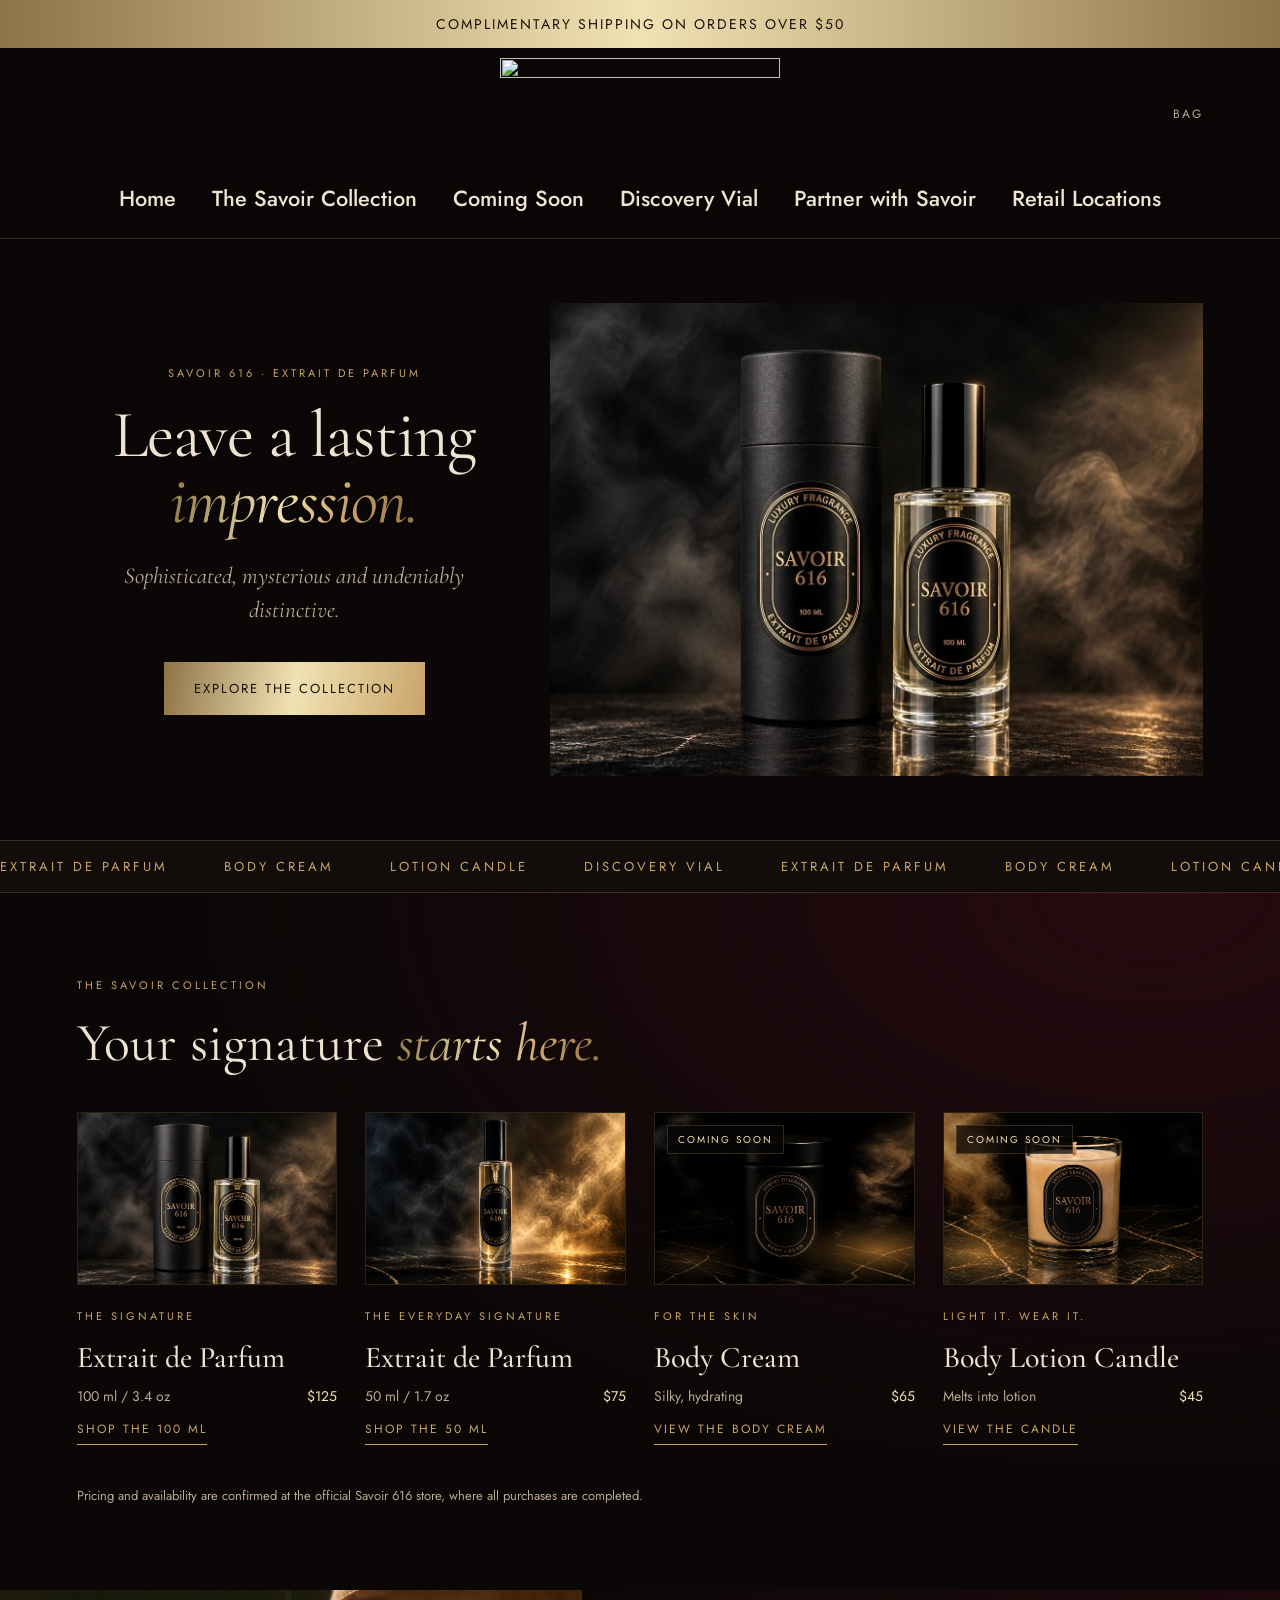
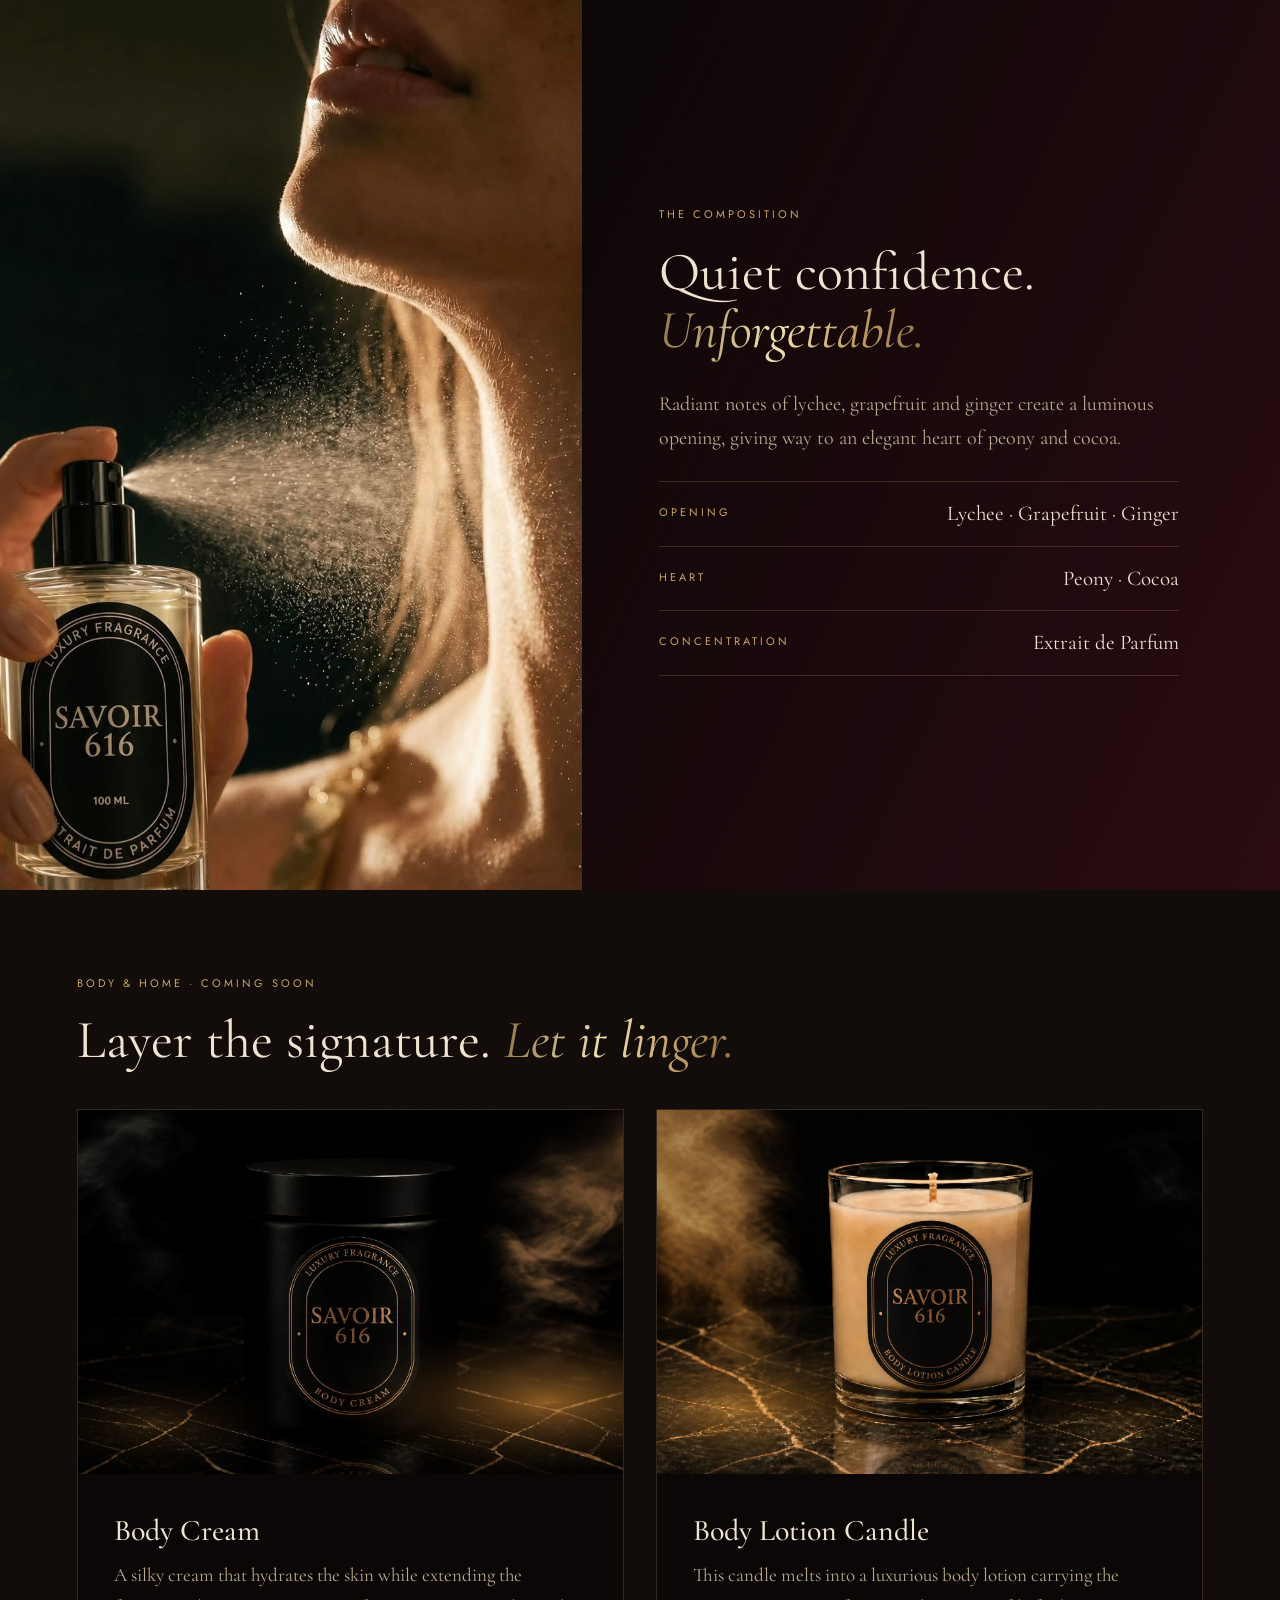
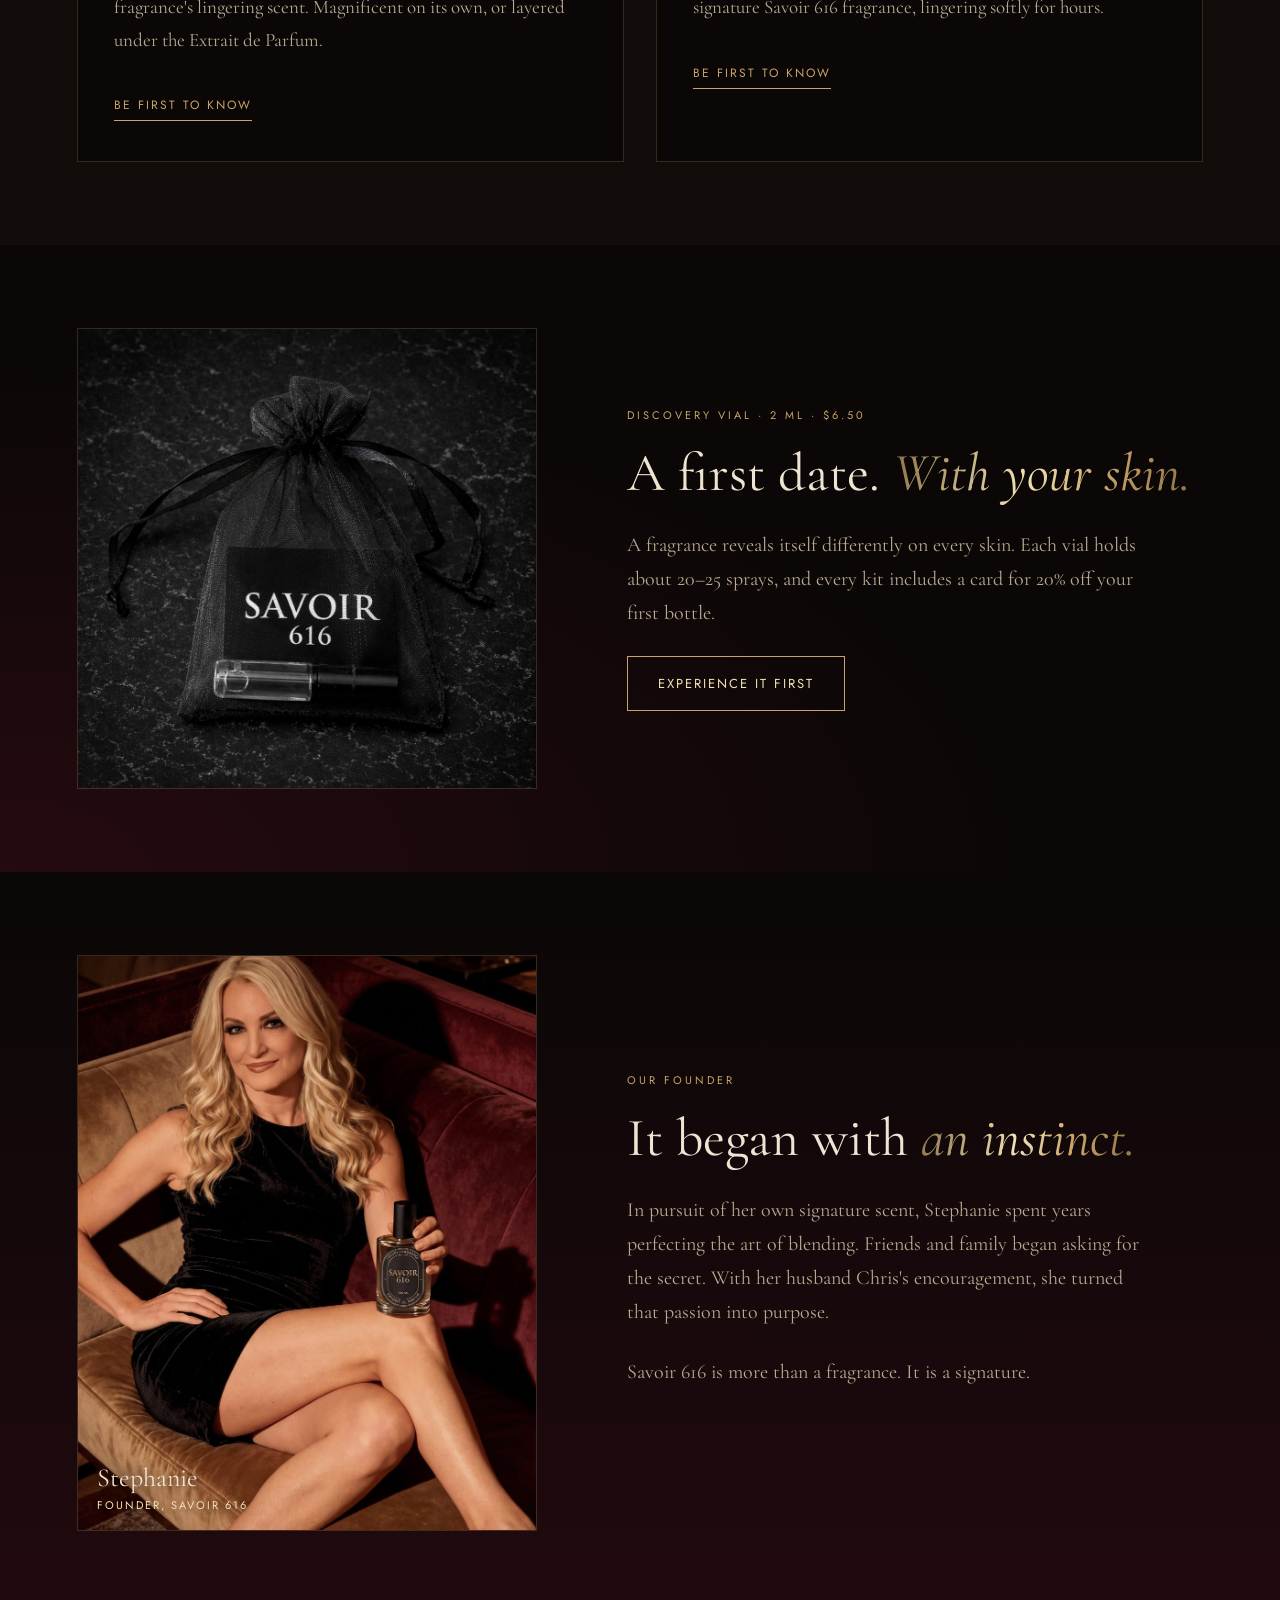
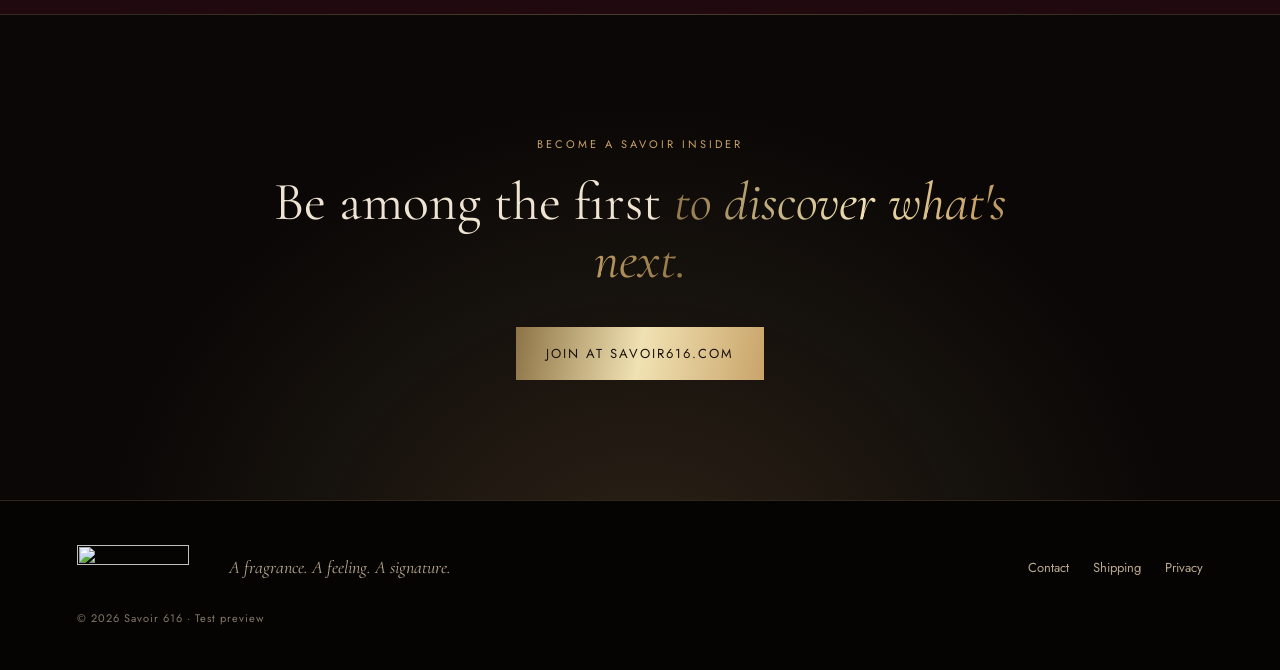
==== index.html @ 0819ba73 "Center and enlarge navigation, and separate hero copy from bottles" ====
<!doctype html>
<html lang="en">
<head>
<meta charset="utf-8">
<meta name="viewport" content="width=device-width,initial-scale=1">
<meta name="theme-color" content="#0a0706">
<meta name="description" content="Savoir 616 Extrait de Parfum, Body Cream and Body Lotion Candle. A fragrance. A feeling. A signature.">
<title>Savoir 616 — Leave a lasting impression</title>
<link rel="preconnect" href="https://fonts.googleapis.com">
<link rel="preconnect" href="https://fonts.gstatic.com" crossorigin>
<link href="https://fonts.googleapis.com/css2?family=Cormorant+Garamond:ital,wght@0,400;0,500;1,400&family=Jost:wght@400;500&display=swap" rel="stylesheet">
<link rel="stylesheet" href="style.css">
</head>
<body>
<a class="skip" href="#main">Skip to content</a>

<p class="announce">Complimentary shipping on orders over $50</p>

<header class="site-header">
  <a class="brand" href="#top" aria-label="Savoir 616 home"><img src="https://www.savoir616.com/cdn/shop/files/Savoir616_WebsiteLogo_3dddb0e1-51d4-4211-951b-39f2e2822965.png?v=1777676538&amp;width=600" width="250" height="100" alt=""></a>
  <nav aria-label="Main">
    <a href="#top">Home</a>
    <a href="#collection">The Savoir Collection</a>
    <a href="#layer">Coming Soon</a>
    <a href="#discovery">Discovery Vial</a>
    <a href="https://www.savoir616.com/pages/contact">Partner with Savoir</a>
    <a href="https://www.savoir616.com/pages/retail-partner-locations">Retail Locations</a>
  </nav>
  <a class="bag" href="https://savoir616.com/cart">Bag</a>
</header>

<main id="main">
  <section class="hero" id="top">
    <img class="hero-img" src="images/extrait-100ml.jpg" alt="Savoir 616 Extrait de Parfum 100 ml bottle beside its black presentation tube, wrapped in smoke on dark marble" fetchpriority="high">
    <div class="hero-copy">
      <p class="eyebrow">Savoir 616 · Extrait de Parfum</p>
      <h1>Leave a lasting <em>impression.</em></h1>
      <p class="intro">Sophisticated, mysterious and undeniably distinctive.</p>
      <a class="button" href="#collection">Explore the collection</a>
    </div>
  </section>

  <div class="ticker" aria-hidden="true">
    <div class="ticker-track">
      <span>Extrait de Parfum</span><span>Body Cream</span><span>Lotion Candle</span><span>Discovery Vial</span>
      <span>Extrait de Parfum</span><span>Body Cream</span><span>Lotion Candle</span><span>Discovery Vial</span>
      <span>Extrait de Parfum</span><span>Body Cream</span><span>Lotion Candle</span><span>Discovery Vial</span>
      <span>Extrait de Parfum</span><span>Body Cream</span><span>Lotion Candle</span><span>Discovery Vial</span>
    </div>
  </div>

  <section class="section collection" id="collection">
    <div class="section-head">
      <p class="eyebrow">The Savoir Collection</p>
      <h2>Your signature <em>starts here.</em></h2>
    </div>
    <div class="products">
      <article class="product">
        <a class="product-photo" href="https://savoir616.com/products/extrait-de-parfum-3-4-oz-100-ml">
          <img src="images/extrait-100ml.jpg" alt="Extrait de Parfum 100 ml with presentation tube" loading="lazy">
        </a>
        <p class="eyebrow">The signature</p>
        <h3>Extrait de Parfum</h3>
        <p class="meta"><span>100 ml / 3.4 oz</span><span>$125</span></p>
        <a class="text-link" href="https://savoir616.com/products/extrait-de-parfum-3-4-oz-100-ml">Shop the 100 ml</a>
      </article>
      <article class="product">
        <a class="product-photo" href="https://savoir616.com/products/extrait-de-parfum-1-7-ounce-50ml">
          <img src="images/extrait-50ml.jpg" alt="Extrait de Parfum 50 ml bottle in golden smoke" loading="lazy">
        </a>
        <p class="eyebrow">The everyday signature</p>
        <h3>Extrait de Parfum</h3>
        <p class="meta"><span>50 ml / 1.7 oz</span><span>$75</span></p>
        <a class="text-link" href="https://savoir616.com/products/extrait-de-parfum-1-7-ounce-50ml">Shop the 50 ml</a>
      </article>
      <article class="product">
        <a class="product-photo" href="https://savoir616.com/products/body-cream">
          <img src="images/body-cream.jpg" alt="Savoir 616 Body Cream in a matte black jar with gold label" loading="lazy">
          <span class="badge">Coming soon</span>
        </a>
        <p class="eyebrow">For the skin</p>
        <h3>Body Cream</h3>
        <p class="meta"><span>Silky, hydrating</span><span>$65</span></p>
        <a class="text-link" href="https://savoir616.com/products/body-cream">View the Body Cream</a>
      </article>
      <article class="product">
        <a class="product-photo" href="https://savoir616.com/products/lotion-candle">
          <img src="images/lotion-candle.jpg" alt="Savoir 616 Body Lotion Candle in a clear glass tumbler" loading="lazy">
          <span class="badge">Coming soon</span>
        </a>
        <p class="eyebrow">Light it. Wear it.</p>
        <h3>Body Lotion Candle</h3>
        <p class="meta"><span>Melts into lotion</span><span>$45</span></p>
        <a class="text-link" href="https://savoir616.com/products/lotion-candle">View the Candle</a>
      </article>
    </div>
    <p class="store-note">Pricing and availability are confirmed at the official Savoir 616 store, where all purchases are completed.</p>
  </section>

  <section class="ritual">
    <figure class="ritual-photo">
      <img src="images/ritual-spray.jpg" alt="Savoir 616 Extrait de Parfum misted at the neck in warm low light" loading="lazy">
    </figure>
    <div class="ritual-copy">
      <p class="eyebrow">The composition</p>
      <h2>Quiet confidence. <em>Unforgettable.</em></h2>
      <p class="body">Radiant notes of lychee, grapefruit and ginger create a luminous opening, giving way to an elegant heart of peony and cocoa.</p>
      <ul class="notes" aria-label="Fragrance notes">
        <li><span>Opening</span>Lychee · Grapefruit · Ginger</li>
        <li><span>Heart</span>Peony · Cocoa</li>
        <li><span>Concentration</span>Extrait de Parfum</li>
      </ul>
    </div>
  </section>

  <section class="section layer" id="layer">
    <div class="section-head">
      <p class="eyebrow">Body &amp; Home · Coming soon</p>
      <h2>Layer the signature. <em>Let it linger.</em></h2>
    </div>
    <div class="layer-grid">
      <article class="layer-card">
        <img src="images/body-cream.jpg" alt="" loading="lazy">
        <div class="layer-copy">
          <h3>Body Cream</h3>
          <p class="body">A silky cream that hydrates the skin while extending the fragrance's lingering scent. Magnificent on its own, or layered under the Extrait de Parfum.</p>
          <a class="text-link" href="https://savoir616.com/products/body-cream">Be first to know</a>
        </div>
      </article>
      <article class="layer-card">
        <img src="images/lotion-candle.jpg" alt="" loading="lazy">
        <div class="layer-copy">
          <h3>Body Lotion Candle</h3>
          <p class="body">This candle melts into a luxurious body lotion carrying the signature Savoir 616 fragrance, lingering softly for hours.</p>
          <a class="text-link" href="https://savoir616.com/products/lotion-candle">Be first to know</a>
        </div>
      </article>
    </div>
  </section>

  <section class="section discovery" id="discovery">
    <figure class="discovery-photo">
      <img src="images/discovery-vial.jpg" alt="Savoir 616 Discovery Vial in a black organza pouch" loading="lazy">
    </figure>
    <div>
      <p class="eyebrow">Discovery Vial · 2 ml · $6.50</p>
      <h2>A first date. <em>With your skin.</em></h2>
      <p class="body">A fragrance reveals itself differently on every skin. Each vial holds about 20–25 sprays, and every kit includes a card for 20% off your first bottle.</p>
      <a class="button outline" href="https://savoir616.com/products/discovery-vial-2ml">Experience it first</a>
    </div>
  </section>

  <section class="section story" id="story">
    <figure class="founder-photo">
      <img src="images/stephanie.jpg" alt="Stephanie, founder of Savoir 616, holding the Extrait de Parfum" loading="lazy">
      <figcaption>Stephanie <span>Founder, Savoir 616</span></figcaption>
    </figure>
    <div class="story-copy">
      <p class="eyebrow">Our founder</p>
      <h2>It began with <em>an instinct.</em></h2>
      <p class="body">In pursuit of her own signature scent, Stephanie spent years perfecting the art of blending. Friends and family began asking for the secret. With her husband Chris's encouragement, she turned that passion into purpose.</p>
      <p class="body">Savoir 616 is more than a fragrance. It is a signature.</p>
    </div>
  </section>

  <section class="closing">
    <p class="eyebrow">Become a Savoir Insider</p>
    <h2>Be among the first <em>to discover what's next.</em></h2>
    <a class="button" href="https://savoir616.com/">Join at savoir616.com</a>
  </section>
</main>

<footer class="site-footer">
  <a class="brand" href="#top" aria-label="Savoir 616 home"><img src="https://www.savoir616.com/cdn/shop/files/Savoir616_WebsiteLogo_3dddb0e1-51d4-4211-951b-39f2e2822965.png?v=1777676538&amp;width=600" width="250" height="100" alt=""></a>
  <p>A fragrance. A feeling. A signature.</p>
  <div class="foot-links">
    <a href="https://savoir616.com/pages/contact">Contact</a>
    <a href="https://savoir616.com/policies/shipping-policy">Shipping</a>
    <a href="https://savoir616.com/policies/privacy-policy">Privacy</a>
  </div>
  <small>© <span id="year">2026</span> Savoir 616 · Test preview</small>
</footer>
<script>document.getElementById("year").textContent = new Date().getFullYear();</script>
</body>
</html>
---- style.css ----
:root{
  --ink:#0a0706;
  --ink-2:#120d0b;
  --wine:#2a0b12;
  --gold:#c9a46a;
  --gold-hi:#f1e2b3;
  --gold-lo:#8d7345;
  --cream:#efe4d2;
  --muted:#b9a990;
  --line:rgba(201,164,106,.22);
  --pad:6vw;
  --serif:"Cormorant Garamond",Georgia,"Times New Roman",serif;
  --sans:"Jost",Arial,sans-serif;
}
*{box-sizing:border-box}
html{scroll-behavior:smooth}
body{margin:0;background:var(--ink);color:var(--cream);font-family:var(--serif);line-height:1.5;-webkit-font-smoothing:antialiased;overflow-x:hidden}
img{display:block;max-width:100%;height:auto}
a{color:inherit;text-decoration:none}
a:focus-visible{outline:2px solid var(--gold);outline-offset:6px}
.skip{position:absolute;left:12px;top:-100px;background:var(--cream);color:#000;padding:10px 14px;z-index:20}
.skip:focus{top:12px}

/* gold foil, like the bottle labels */
h1 em,h2 em{background:linear-gradient(100deg,var(--gold-lo) 0%,var(--gold-hi) 45%,var(--gold) 70%,var(--gold-lo) 100%);-webkit-background-clip:text;background-clip:text;color:transparent}

.announce{margin:0;padding:14px 16px;text-align:center;font:14px var(--sans);letter-spacing:2px;text-transform:uppercase;color:#1a120a;background:linear-gradient(90deg,var(--gold-lo),var(--gold-hi) 50%,var(--gold-lo))}

.site-header{display:grid;grid-template-columns:1fr auto 1fr;align-items:center;gap:8px 20px;padding:10px var(--pad) 18px;background:rgba(10,7,6,.9);backdrop-filter:blur(8px);border-bottom:1px solid var(--line)}
.brand{display:block}
.site-header .brand img{width:clamp(190px,22vw,280px)}
.site-footer .brand img{width:112px}
.site-header .brand{grid-column:2;grid-row:1;justify-self:center}
.site-header nav{grid-column:1/-1;grid-row:2;display:flex;flex-wrap:wrap;justify-content:center;gap:4px clamp(16px,2.8vw,40px);font:500 clamp(16px,1.7vw,22px)/1.4 var(--sans);color:var(--cream)}
.site-header nav a{display:block;padding:6px 0;white-space:nowrap}
.bag{grid-column:3;grid-row:1;justify-self:end;font:12px var(--sans);letter-spacing:2px;text-transform:uppercase;color:var(--muted)}
.site-header nav a:hover,.bag:hover,.text-link:hover{color:var(--gold-hi)}

.eyebrow{font:11px/1.8 var(--sans);letter-spacing:3px;text-transform:uppercase;color:var(--gold);margin:0 0 18px}
h1{font-size:clamp(46px,6.4vw,104px);line-height:1;font-weight:400;letter-spacing:-1px;margin:0 0 24px}
h2{font-size:clamp(34px,4.2vw,62px);line-height:1.08;font-weight:400;margin:0}
h1 em,h2 em{font-style:italic}
h3{font-size:30px;font-weight:500;margin:0 0 6px}
.body{font-size:20px;line-height:1.7;color:var(--muted);max-width:520px;margin:0 0 26px}

.button{display:inline-block;padding:17px 30px;font:13px var(--sans);letter-spacing:2px;text-transform:uppercase;color:#1a120a;background:linear-gradient(100deg,var(--gold-lo),var(--gold-hi) 50%,var(--gold));transition:filter .2s,transform .2s}
.button:hover{filter:brightness(1.08);transform:translateY(-2px)}
.button.outline{background:transparent;color:var(--gold-hi);border:1px solid var(--gold)}
.button.outline:hover{background:rgba(201,164,106,.12)}
.text-link{display:inline-block;margin-top:14px;padding-bottom:6px;border-bottom:1px solid var(--gold);font:12px var(--sans);letter-spacing:2px;text-transform:uppercase;color:var(--gold)}

/* Keep the headline and product photography in separate columns. */
.hero{display:grid;grid-template-columns:minmax(0,4fr) minmax(0,6fr);grid-template-areas:"copy photo";align-items:center;gap:clamp(16px,3vw,48px);padding:clamp(30px,5vw,76px) var(--pad)}
.hero-img{grid-area:photo;width:100%;max-height:650px;object-fit:contain}
.hero-copy{grid-area:copy;text-align:center;min-width:0}
.hero h1{font-size:clamp(44px,5.2vw,84px)}
.intro{font-size:23px;font-style:italic;color:var(--muted);margin:0 0 34px}

.ticker{overflow:hidden;border-block:1px solid var(--line);background:var(--ink-2);padding:16px 0}
.ticker-track{display:flex;gap:56px;width:max-content;animation:tick 40s linear infinite;font:13px var(--sans);letter-spacing:3px;text-transform:uppercase;color:var(--gold)}
.ticker-track span{white-space:nowrap}
@keyframes tick{to{transform:translateX(-50%)}}

.section{padding:clamp(56px,6.5vw,88px) var(--pad)}
.section-head{max-width:760px;margin-bottom:40px}

.collection{background:radial-gradient(ellipse at 90% 0%,rgba(42,11,18,.9),transparent 60%),var(--ink)}
.products{display:grid;grid-template-columns:repeat(4,minmax(0,1fr));gap:28px}
.product-photo{position:relative;display:block;overflow:hidden;aspect-ratio:3/2;border:1px solid var(--line);background:#000;margin-bottom:22px}
.product-photo img{width:100%;height:100%;object-fit:cover;transition:transform .7s}
.product-photo:hover img{transform:scale(1.05)}
.product .eyebrow{margin-bottom:8px}
.meta{display:flex;justify-content:space-between;gap:12px;margin:0;font:14px var(--sans);color:var(--muted)}
.meta span:last-child{color:var(--gold-hi)}
.badge{position:absolute;top:12px;left:12px;padding:6px 10px;font:10px var(--sans);letter-spacing:2px;text-transform:uppercase;color:var(--gold-hi);background:rgba(10,7,6,.75);border:1px solid var(--line)}
.store-note{font:13px/1.7 var(--sans);color:var(--muted);margin:40px 0 0;max-width:620px}

.ritual{display:grid;grid-template-columns:minmax(0,5fr) minmax(0,6fr);align-items:center;background:linear-gradient(115deg,var(--ink) 30%,var(--wine))}
.ritual-photo{margin:0;height:100%}
.ritual-photo img{width:100%;height:100%;max-height:900px;object-fit:cover;object-position:50% 12%}
.ritual-copy{padding:90px var(--pad)}
.ritual-copy h2{margin-bottom:28px}
.notes{list-style:none;margin:10px 0 0;padding:0;max-width:520px}
.notes li{display:flex;justify-content:space-between;gap:16px;padding:16px 0;border-top:1px solid var(--line);font-size:21px}
.notes li:last-child{border-bottom:1px solid var(--line)}
.notes span{font:11px var(--sans);letter-spacing:3px;text-transform:uppercase;color:var(--gold);padding-top:6px}

.layer{background:var(--ink-2)}
.layer-grid{display:grid;grid-template-columns:1fr 1fr;gap:32px}
.layer-card{border:1px solid var(--line);background:var(--ink)}
.layer-card img{width:100%;aspect-ratio:3/2;object-fit:cover}
.layer-copy{padding:34px 36px 40px}
.layer-copy .body{font-size:19px}

.discovery{display:grid;grid-template-columns:minmax(0,4fr) minmax(0,5fr);gap:8%;align-items:center;background:radial-gradient(ellipse at 0% 100%,rgba(42,11,18,.85),transparent 60%),var(--ink)}
.discovery-photo{margin:0}
.discovery-photo img{width:100%;aspect-ratio:1;object-fit:cover;border:1px solid var(--line)}
.discovery h2{margin-bottom:26px}

.story{display:grid;grid-template-columns:minmax(0,4fr) minmax(0,5fr);gap:8%;align-items:center;background:linear-gradient(180deg,var(--ink),var(--wine) 140%)}
.founder-photo{position:relative;margin:0}
.founder-photo img{width:100%;aspect-ratio:4/5;object-fit:cover;object-position:center 20%;border:1px solid var(--line)}
.founder-photo figcaption{position:absolute;left:20px;bottom:18px;font-size:26px;text-shadow:0 2px 12px rgba(0,0,0,.7)}
.founder-photo figcaption span{display:block;font:11px var(--sans);letter-spacing:2px;text-transform:uppercase;color:var(--gold-hi)}
.story h2{margin-bottom:26px}

.closing{padding:120px var(--pad);text-align:center;background:radial-gradient(ellipse at 50% 120%,rgba(201,164,106,.18),transparent 60%),var(--ink);border-top:1px solid var(--line)}
.closing h2{max-width:820px;margin:0 auto 38px}

.site-footer{display:grid;grid-template-columns:auto 1fr auto;align-items:center;gap:20px 40px;padding:44px var(--pad);border-top:1px solid var(--line);background:#050403;font:13px var(--sans);color:var(--muted)}
.site-footer p{margin:0;font:italic 18px var(--serif)}
.foot-links{display:flex;gap:24px}
.foot-links a:hover{color:var(--gold-hi)}
.site-footer small{grid-column:1/-1;font-size:11px;letter-spacing:1px;opacity:.7}

@media (max-width:1100px){
  .products{grid-template-columns:repeat(2,minmax(0,1fr))}
}
@media (max-width:820px){
  :root{--pad:16px}
  .announce{padding:12px 16px;font-size:11px;letter-spacing:1.2px}
  .site-header{grid-template-columns:minmax(0,1fr) auto minmax(0,1fr);gap:8px;padding:12px 16px}
  .site-header .brand img{width:clamp(150px,42vw,210px)}
  .site-header nav{gap:2px 18px}
  .hero{grid-template-columns:1fr;grid-template-areas:"copy" "photo";gap:24px;padding:32px 16px}
  .hero-img{max-height:420px}
  .intro{margin-bottom:22px}
  .section{padding:52px 16px}
  .products{gap:36px 14px}
  .product h3{font-size:22px}
  .meta{flex-direction:column;gap:2px;font-size:13px}
  .ritual,.layer-grid,.discovery,.story{grid-template-columns:1fr}
  .ritual-photo img{max-height:560px;object-position:50% 12%}
  .ritual-copy{padding:60px 16px 72px}
  .discovery,.story{gap:40px}
  .layer-copy{padding:26px 22px 30px}
  .notes li{flex-direction:column;gap:2px;font-size:19px}
  .closing{padding:84px 16px}
  .site-footer{grid-template-columns:1fr}
  .foot-links{flex-wrap:wrap}
}
@media (max-width:420px){
  .products{grid-template-columns:1fr}
  .meta{flex-direction:row}
}
@media (prefers-reduced-motion:reduce){
  .ticker-track{animation:none}
  html{scroll-behavior:auto}
}
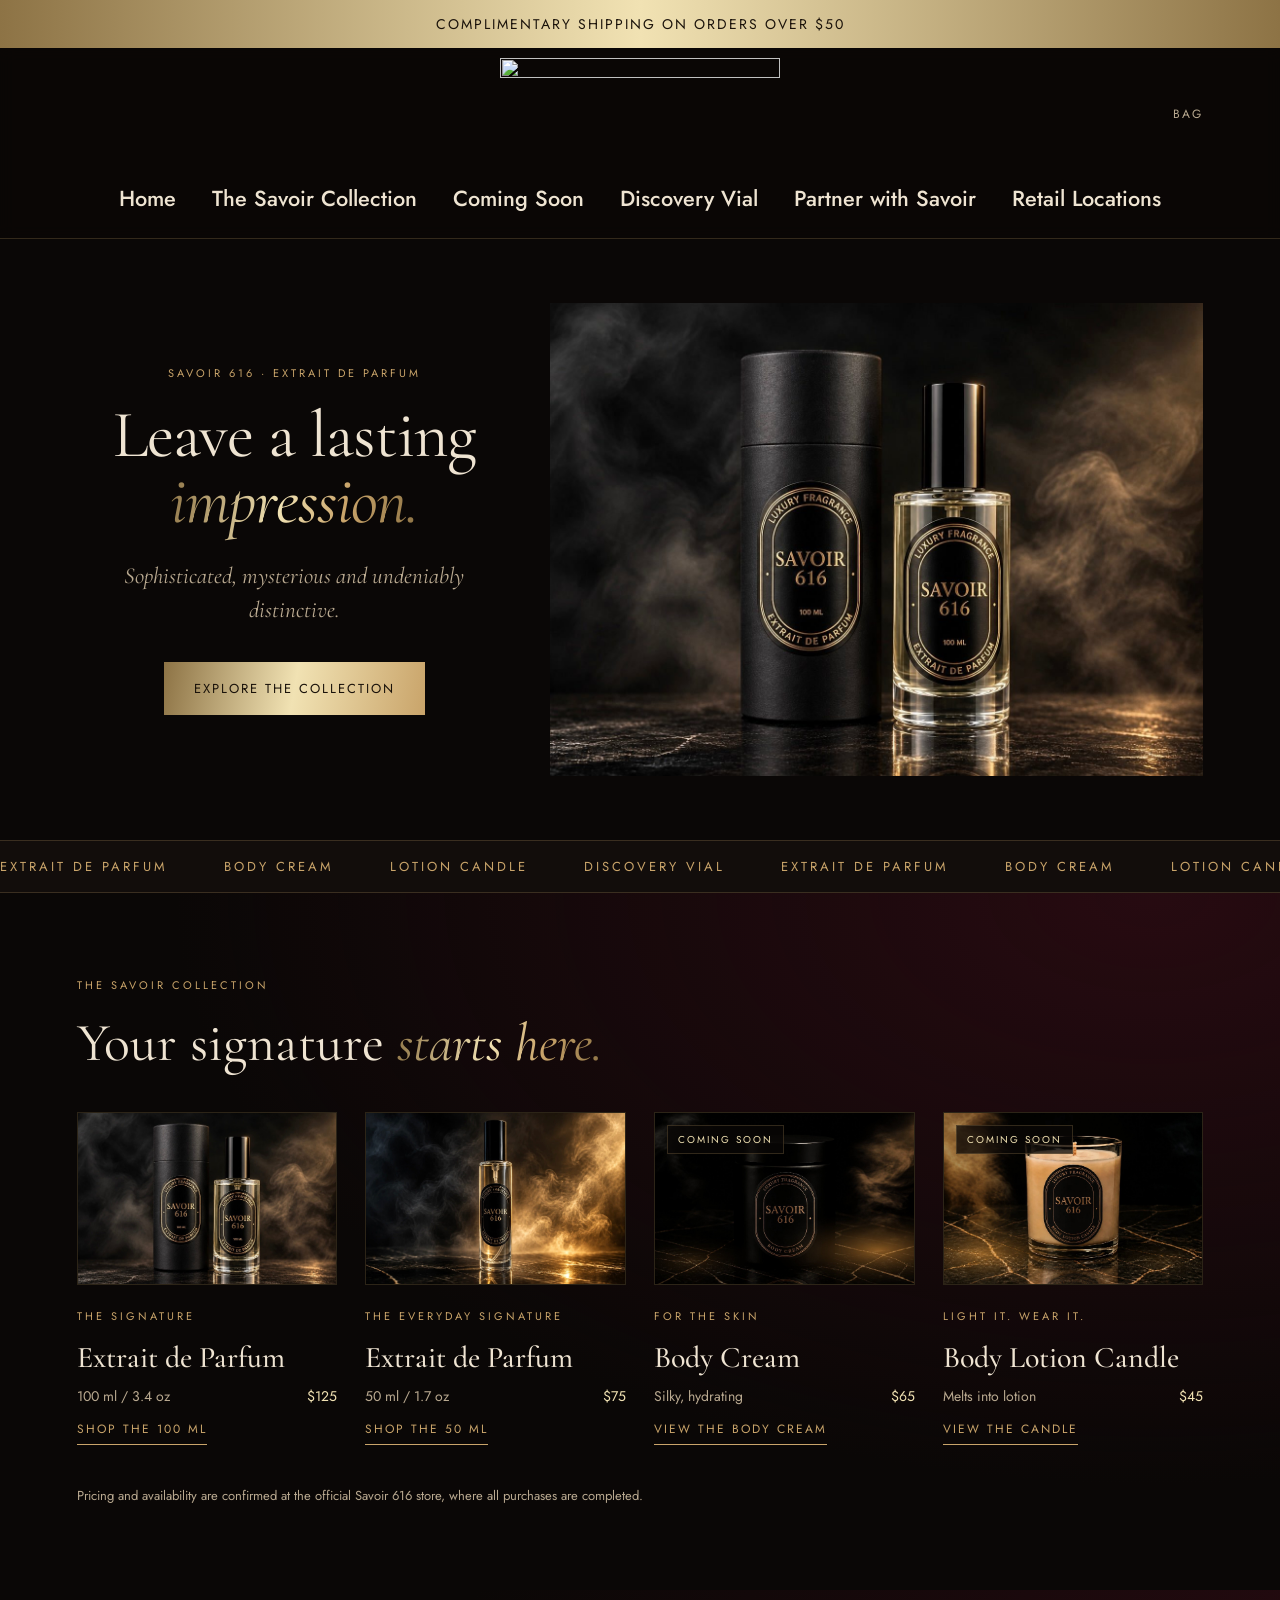
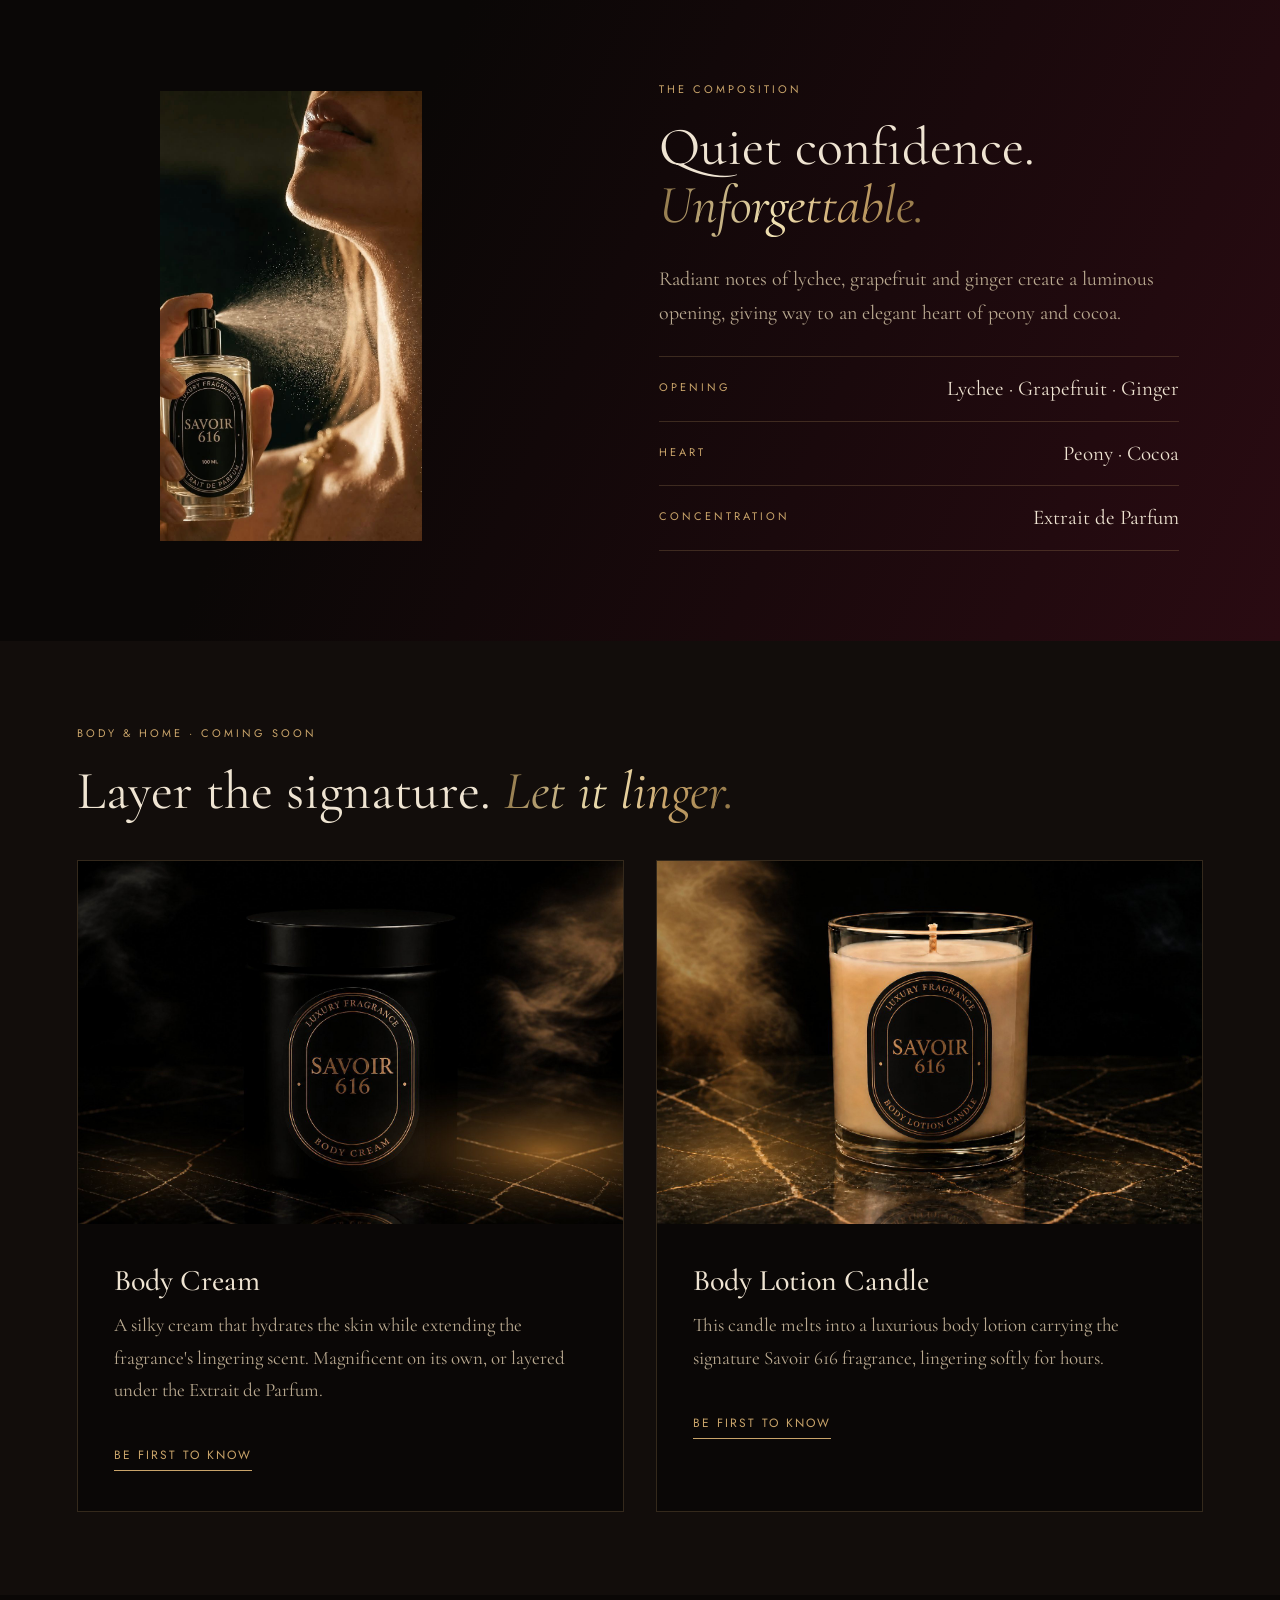
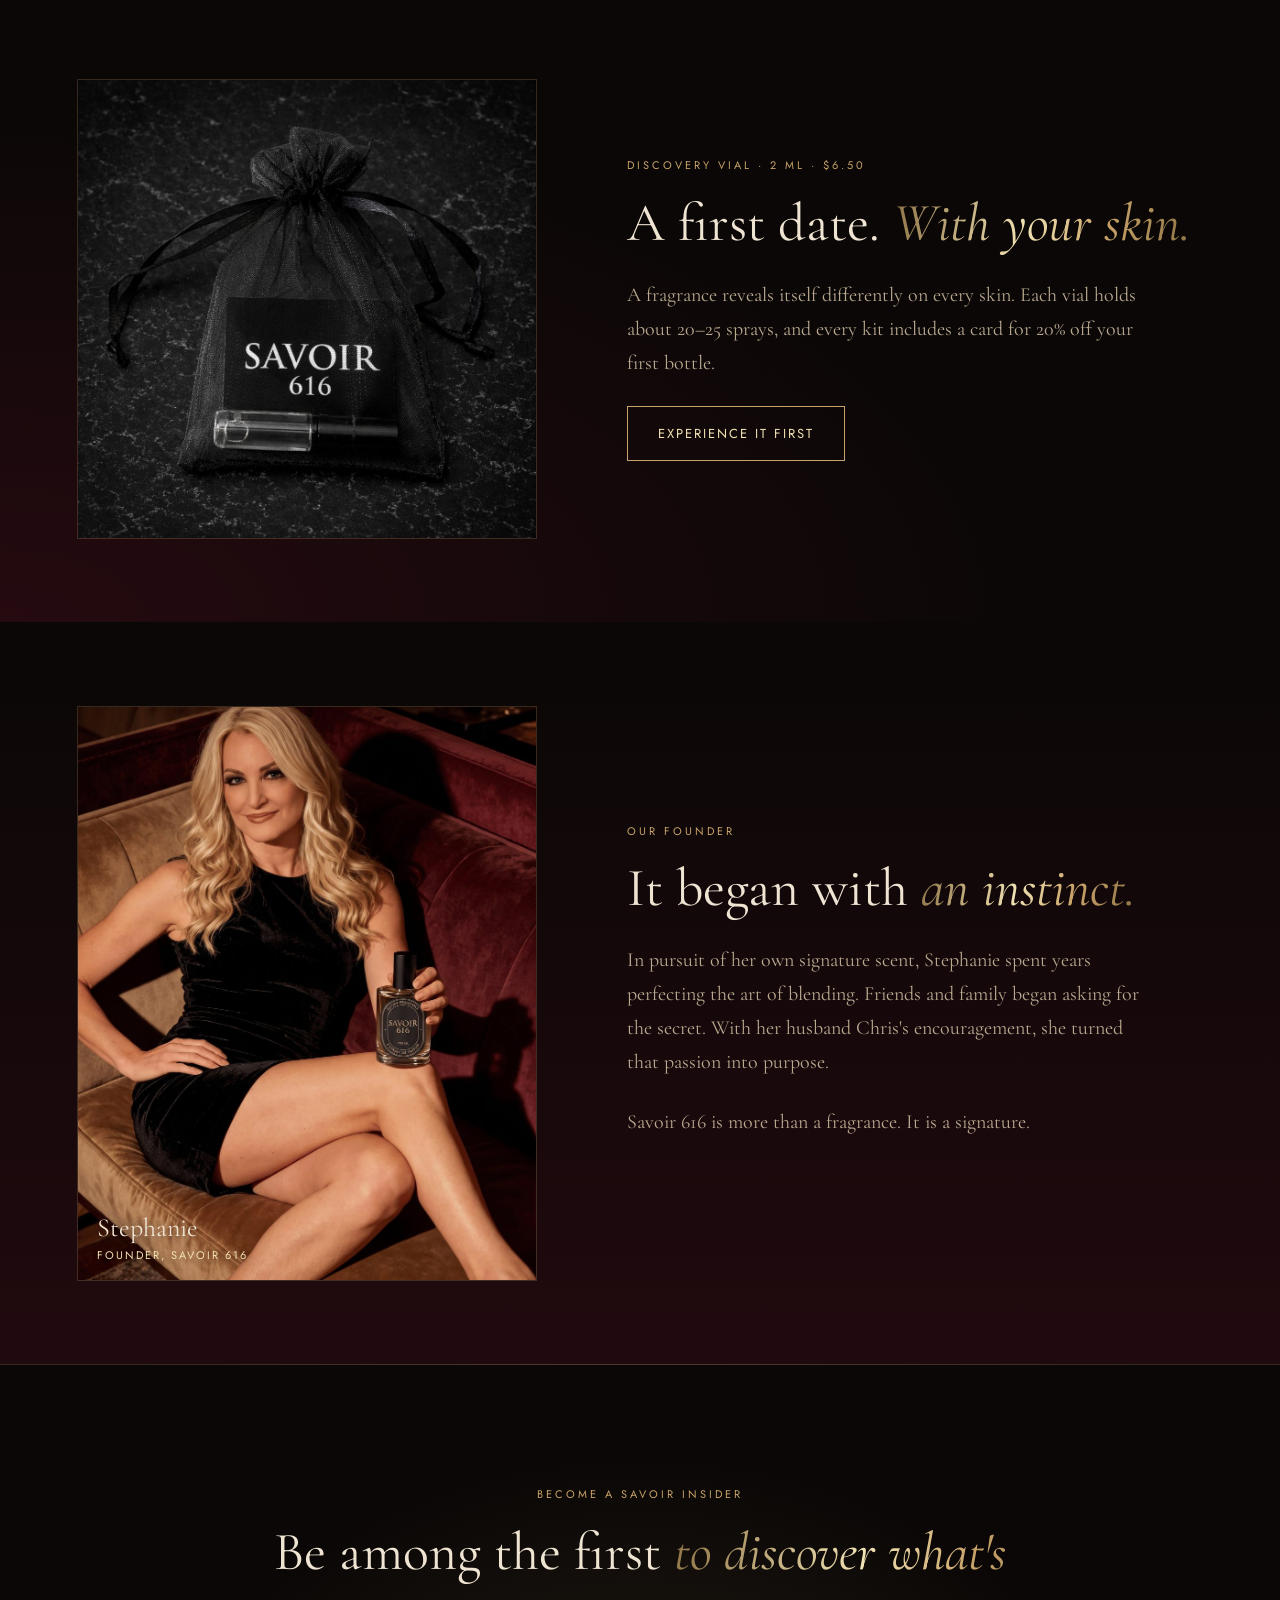
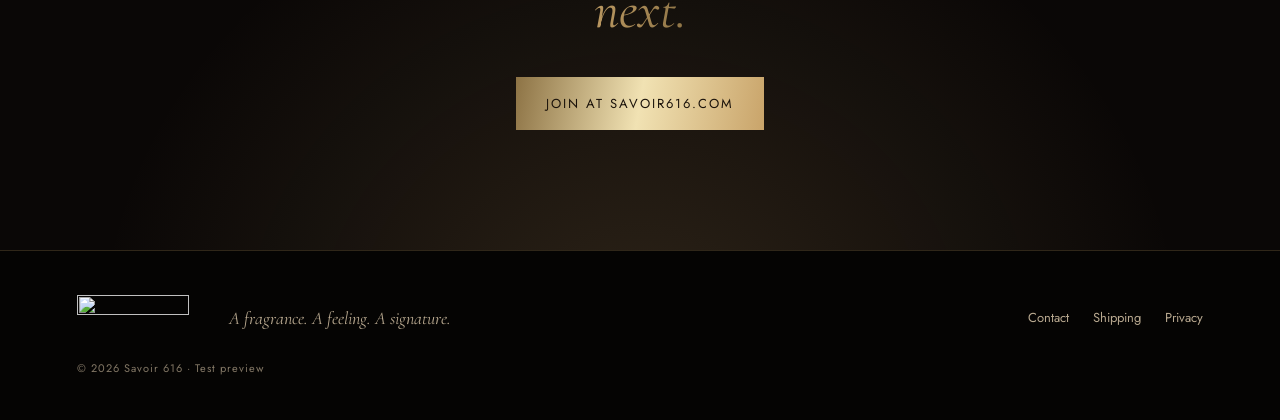
==== commit 6cbc7ccd: "Refresh preview stylesheet for smaller fragrance photo" ====
--- a/index.html
+++ b/index.html
@@ -9,7 +9,7 @@
 <link rel="preconnect" href="https://fonts.googleapis.com">
 <link rel="preconnect" href="https://fonts.gstatic.com" crossorigin>
 <link href="https://fonts.googleapis.com/css2?family=Cormorant+Garamond:ital,wght@0,400;0,500;1,400&family=Jost:wght@400;500&display=swap" rel="stylesheet">
-<link rel="stylesheet" href="style.css">
+<link rel="stylesheet" href="style.css?v=0709445">
 </head>
 <body>
 <a class="skip" href="#main">Skip to content</a>
--- a/style.css
+++ b/style.css
@@ -76,8 +76,8 @@
 .store-note{font:13px/1.7 var(--sans);color:var(--muted);margin:40px 0 0;max-width:620px}
 
 .ritual{display:grid;grid-template-columns:minmax(0,5fr) minmax(0,6fr);align-items:center;background:linear-gradient(115deg,var(--ink) 30%,var(--wine))}
-.ritual-photo{margin:0;height:100%}
-.ritual-photo img{width:100%;height:100%;max-height:900px;object-fit:cover;object-position:50% 12%}
+.ritual-photo{width:50%;margin:0;justify-self:center}
+.ritual-photo img{width:100%;max-height:450px;object-fit:contain}
 .ritual-copy{padding:90px var(--pad)}
 .ritual-copy h2{margin-bottom:28px}
 .notes{list-style:none;margin:10px 0 0;padding:0;max-width:520px}
@@ -130,8 +130,9 @@
   .product h3{font-size:22px}
   .meta{flex-direction:column;gap:2px;font-size:13px}
   .ritual,.layer-grid,.discovery,.story{grid-template-columns:1fr}
-  .ritual-photo img{max-height:560px;object-position:50% 12%}
-  .ritual-copy{padding:60px 16px 72px}
+  .ritual-photo{margin-top:32px}
+  .ritual-photo img{max-height:280px}
+  .ritual-copy{padding:32px 16px 52px}
   .discovery,.story{gap:40px}
   .layer-copy{padding:26px 22px 30px}
   .notes li{flex-direction:column;gap:2px;font-size:19px}
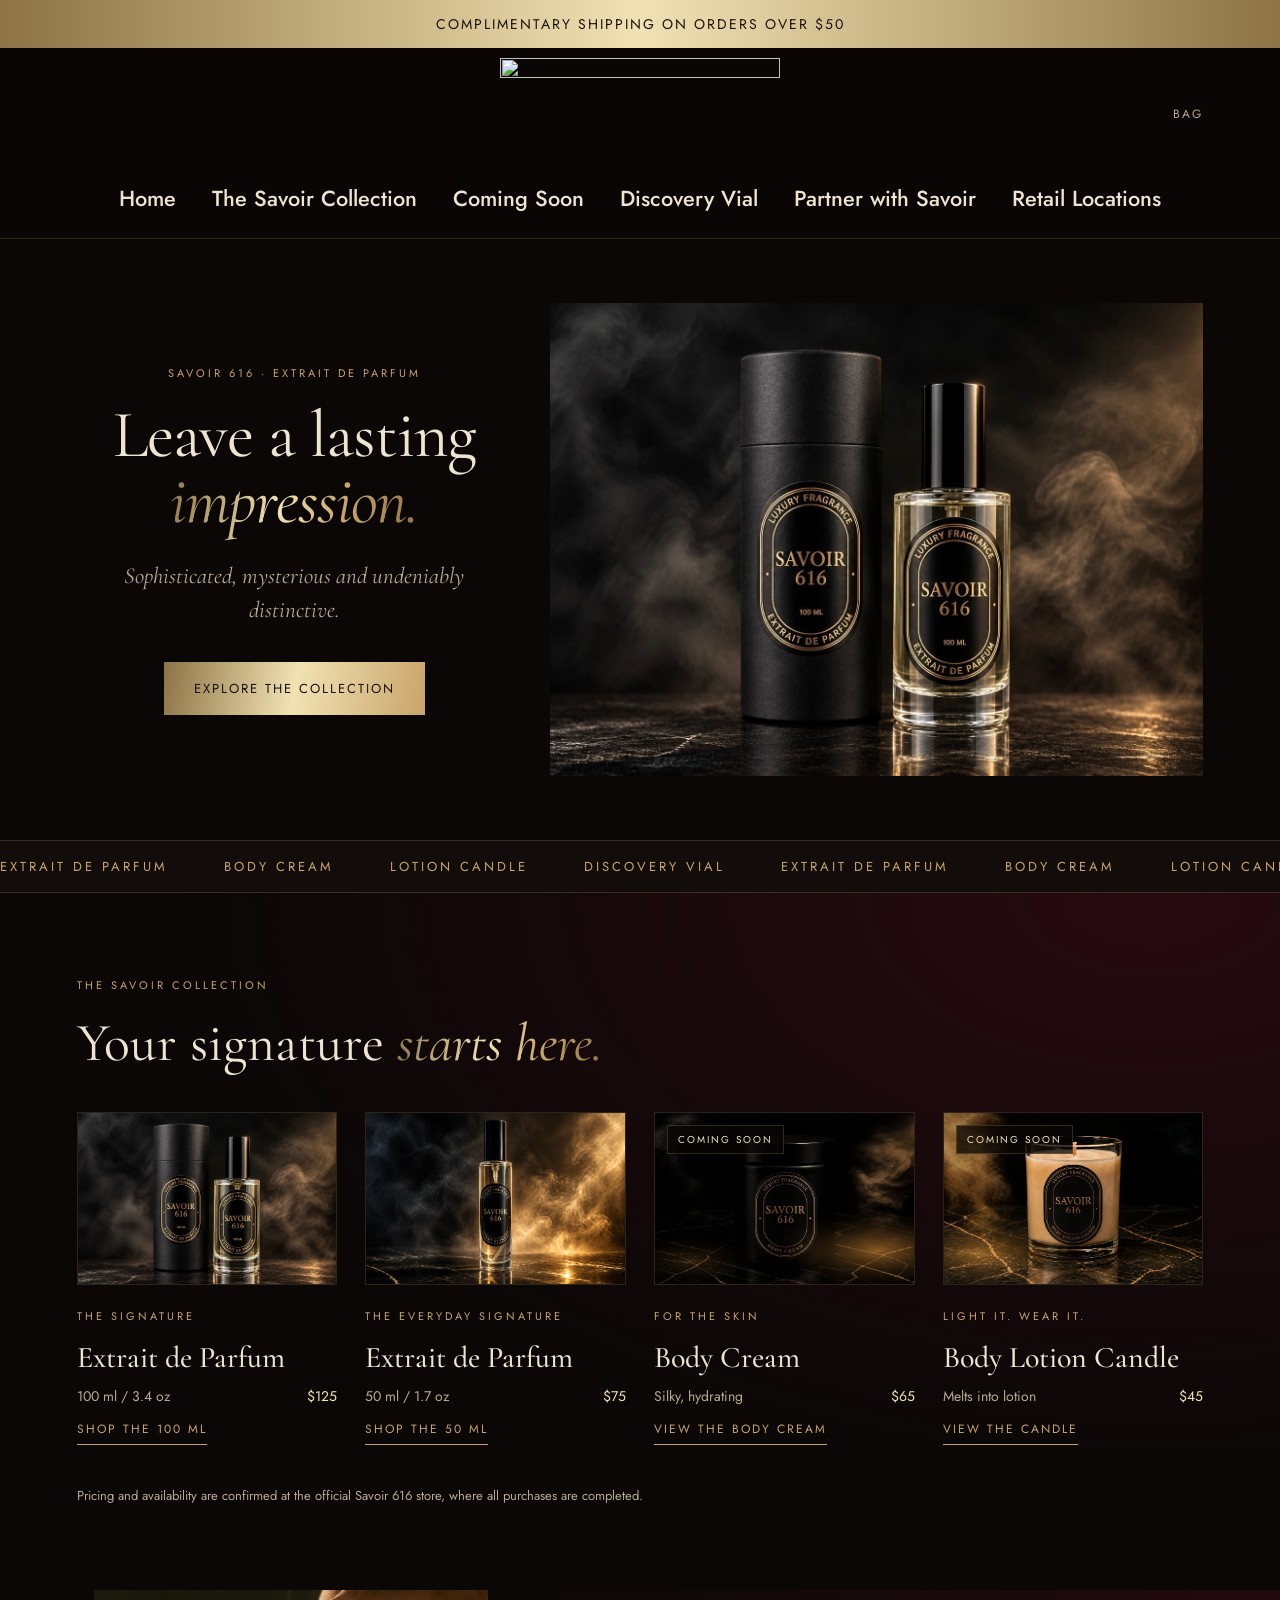
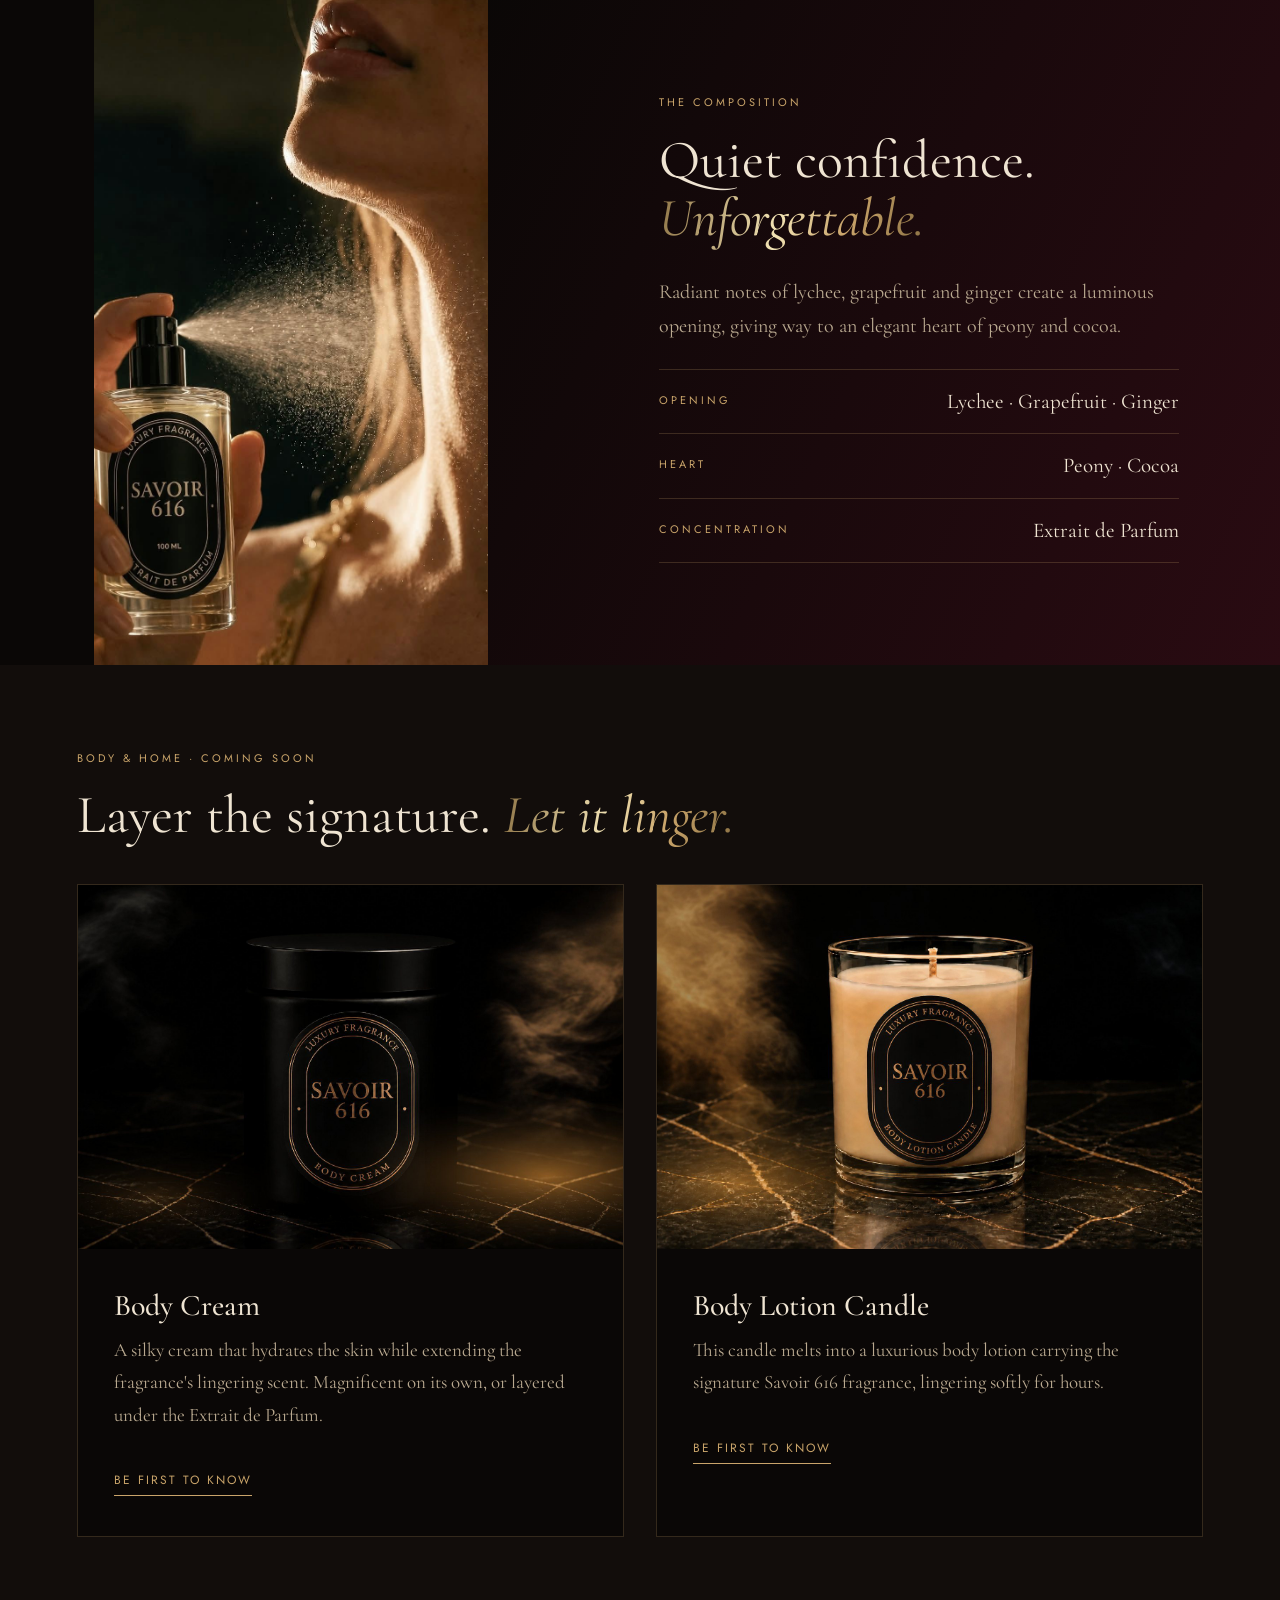
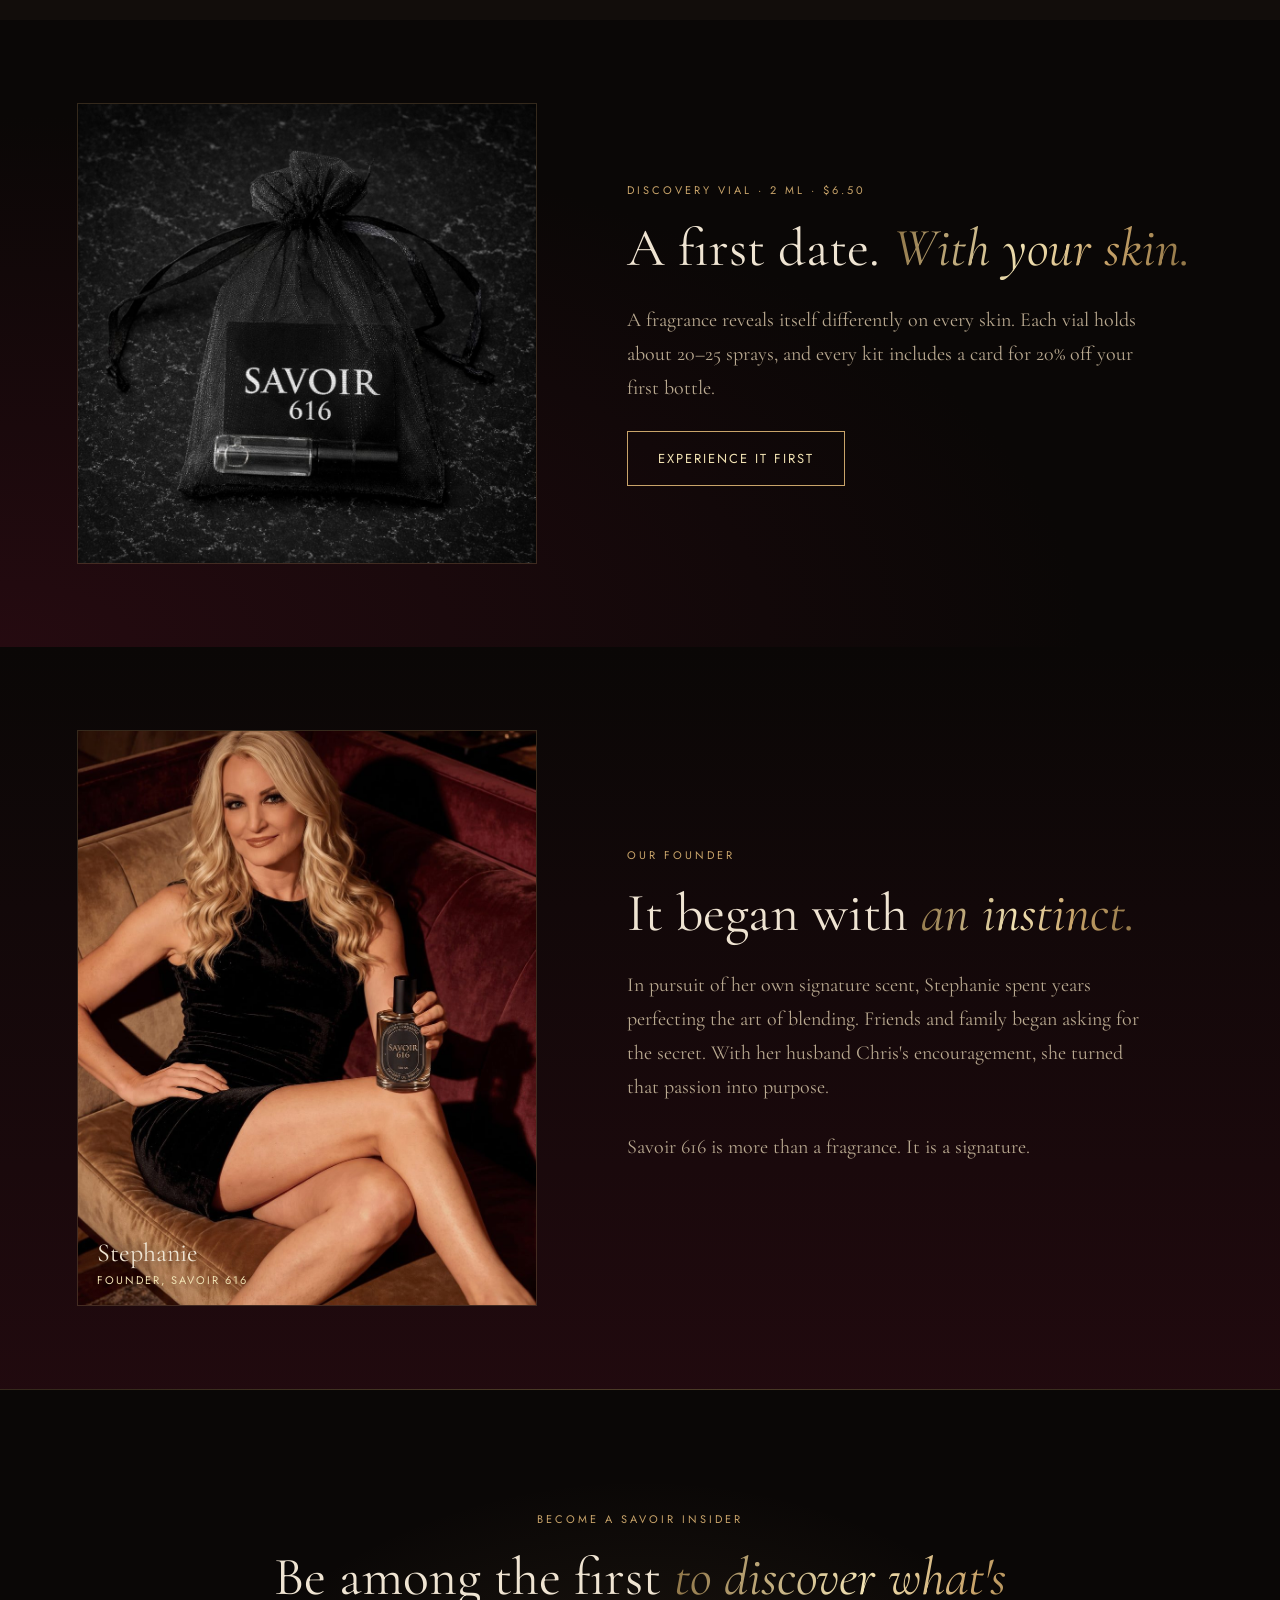
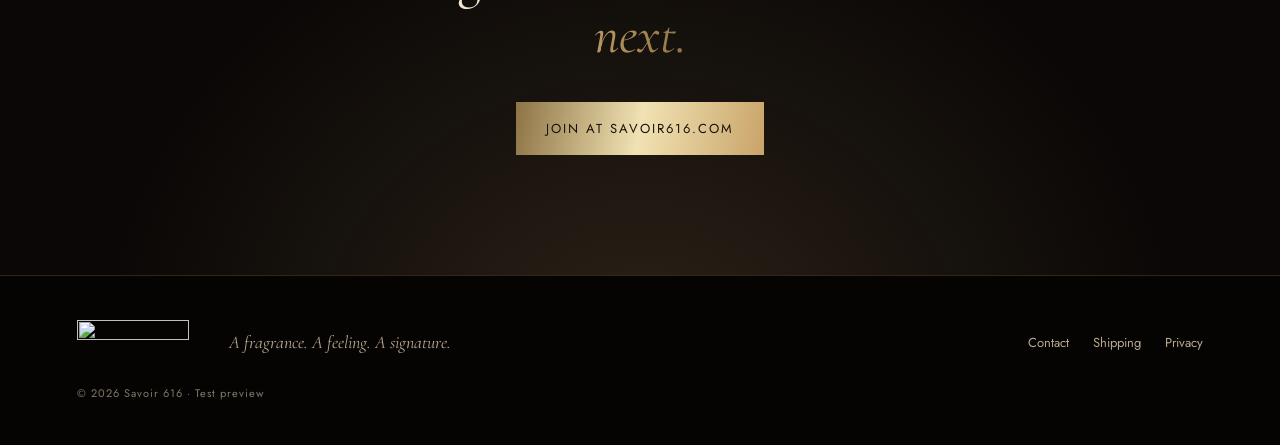
==== commit f2d04bde: "Publish the adjusted fragrance photo size" ====
--- a/index.html
+++ b/index.html
@@ -9,7 +9,7 @@
 <link rel="preconnect" href="https://fonts.googleapis.com">
 <link rel="preconnect" href="https://fonts.gstatic.com" crossorigin>
 <link href="https://fonts.googleapis.com/css2?family=Cormorant+Garamond:ital,wght@0,400;0,500;1,400&family=Jost:wght@400;500&display=swap" rel="stylesheet">
-<link rel="stylesheet" href="style.css?v=0709445">
+<link rel="stylesheet" href="style.css?v=b4d8b14">
 </head>
 <body>
 <a class="skip" href="#main">Skip to content</a>
--- a/style.css
+++ b/style.css
@@ -76,8 +76,8 @@
 .store-note{font:13px/1.7 var(--sans);color:var(--muted);margin:40px 0 0;max-width:620px}
 
 .ritual{display:grid;grid-template-columns:minmax(0,5fr) minmax(0,6fr);align-items:center;background:linear-gradient(115deg,var(--ink) 30%,var(--wine))}
-.ritual-photo{width:50%;margin:0;justify-self:center}
-.ritual-photo img{width:100%;max-height:450px;object-fit:contain}
+.ritual-photo{width:75%;margin:0;justify-self:center}
+.ritual-photo img{width:100%;max-height:675px;object-fit:contain}
 .ritual-copy{padding:90px var(--pad)}
 .ritual-copy h2{margin-bottom:28px}
 .notes{list-style:none;margin:10px 0 0;padding:0;max-width:520px}
@@ -131,7 +131,7 @@
   .meta{flex-direction:column;gap:2px;font-size:13px}
   .ritual,.layer-grid,.discovery,.story{grid-template-columns:1fr}
   .ritual-photo{margin-top:32px}
-  .ritual-photo img{max-height:280px}
+  .ritual-photo img{max-height:420px}
   .ritual-copy{padding:32px 16px 52px}
   .discovery,.story{gap:40px}
   .layer-copy{padding:26px 22px 30px}
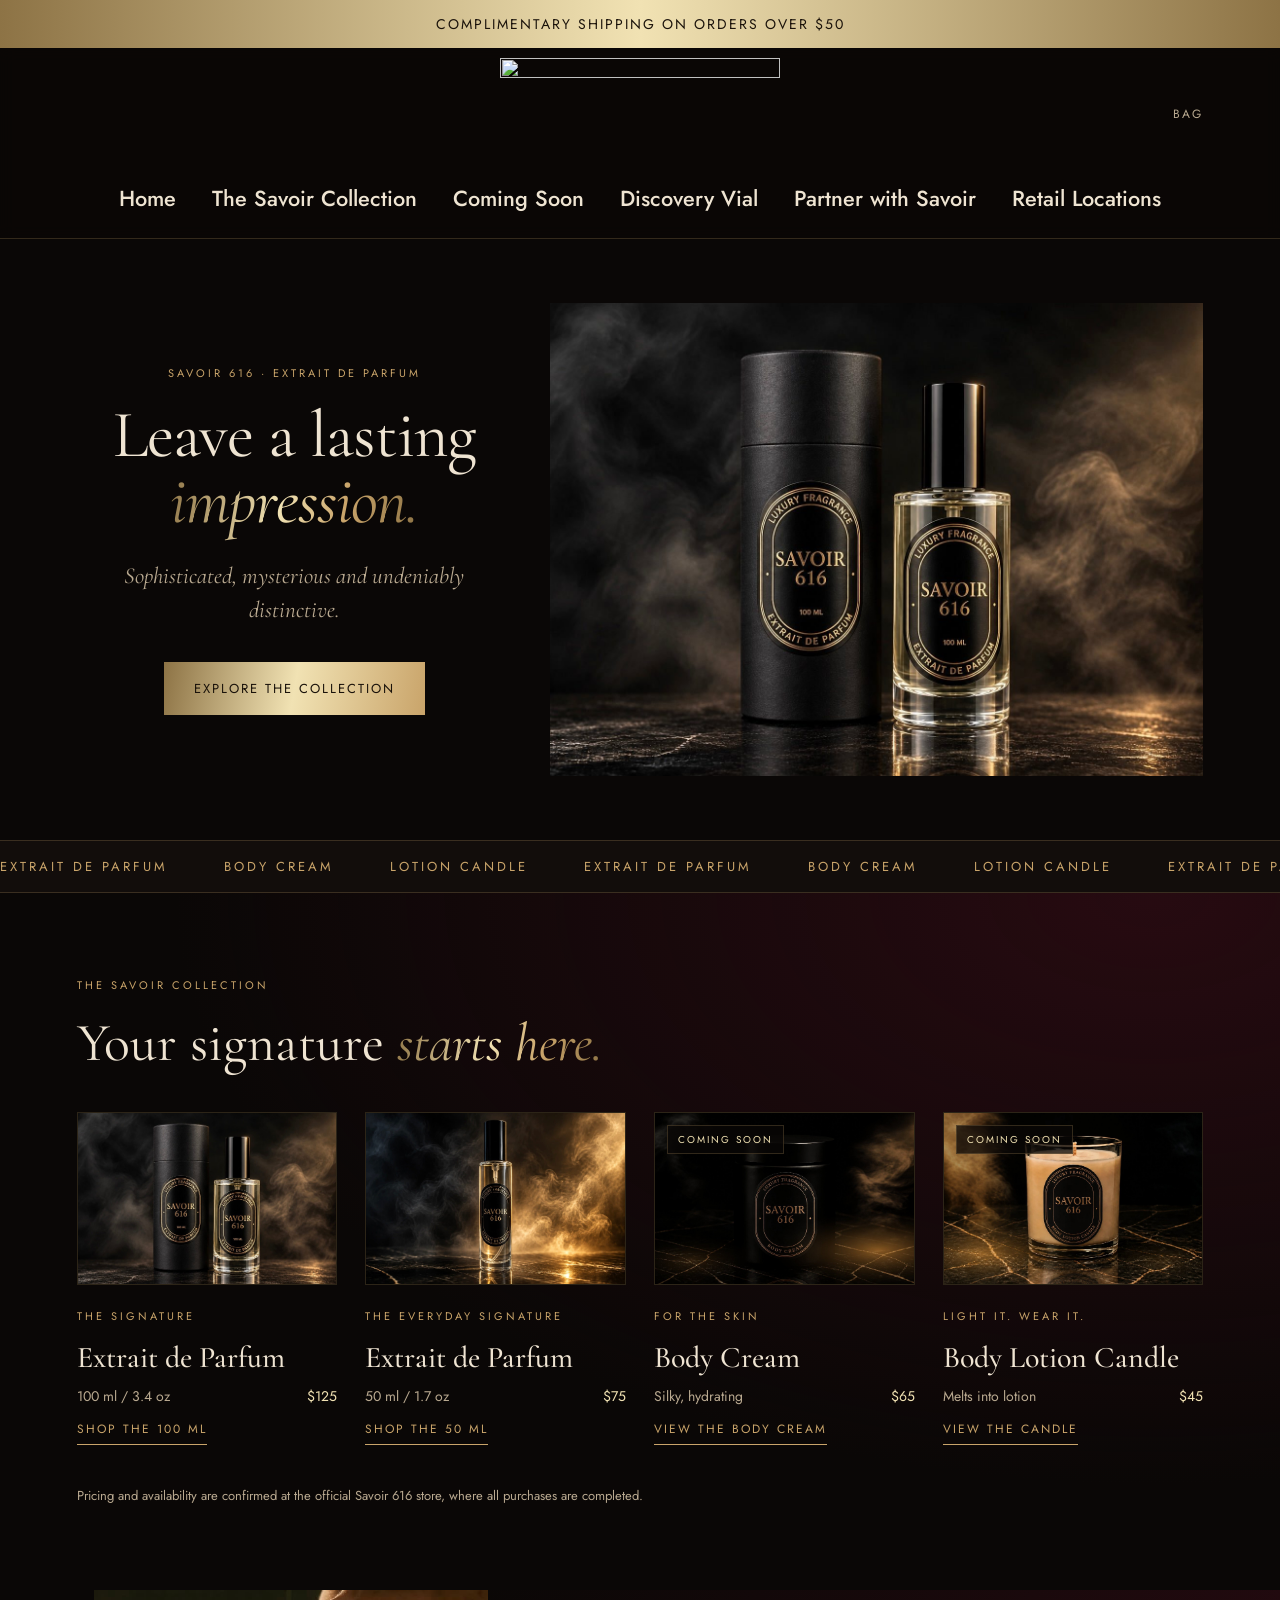
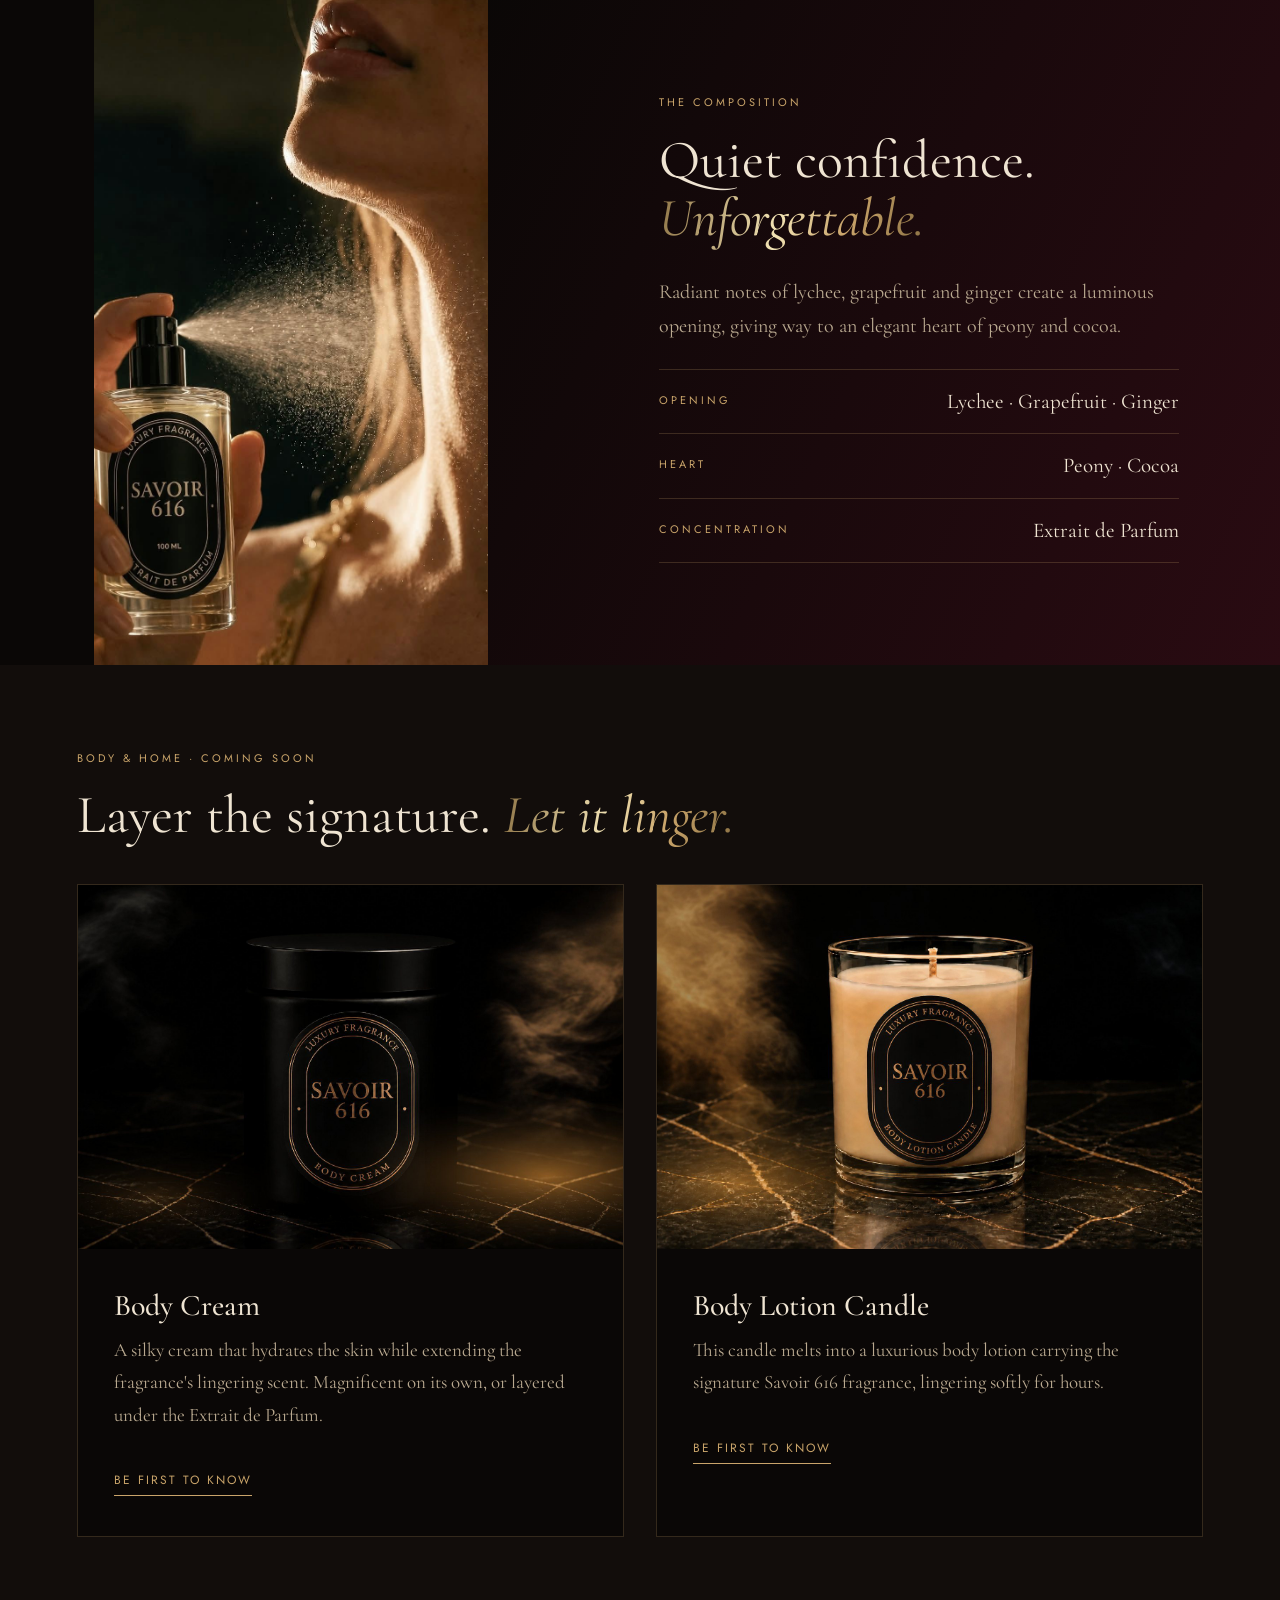
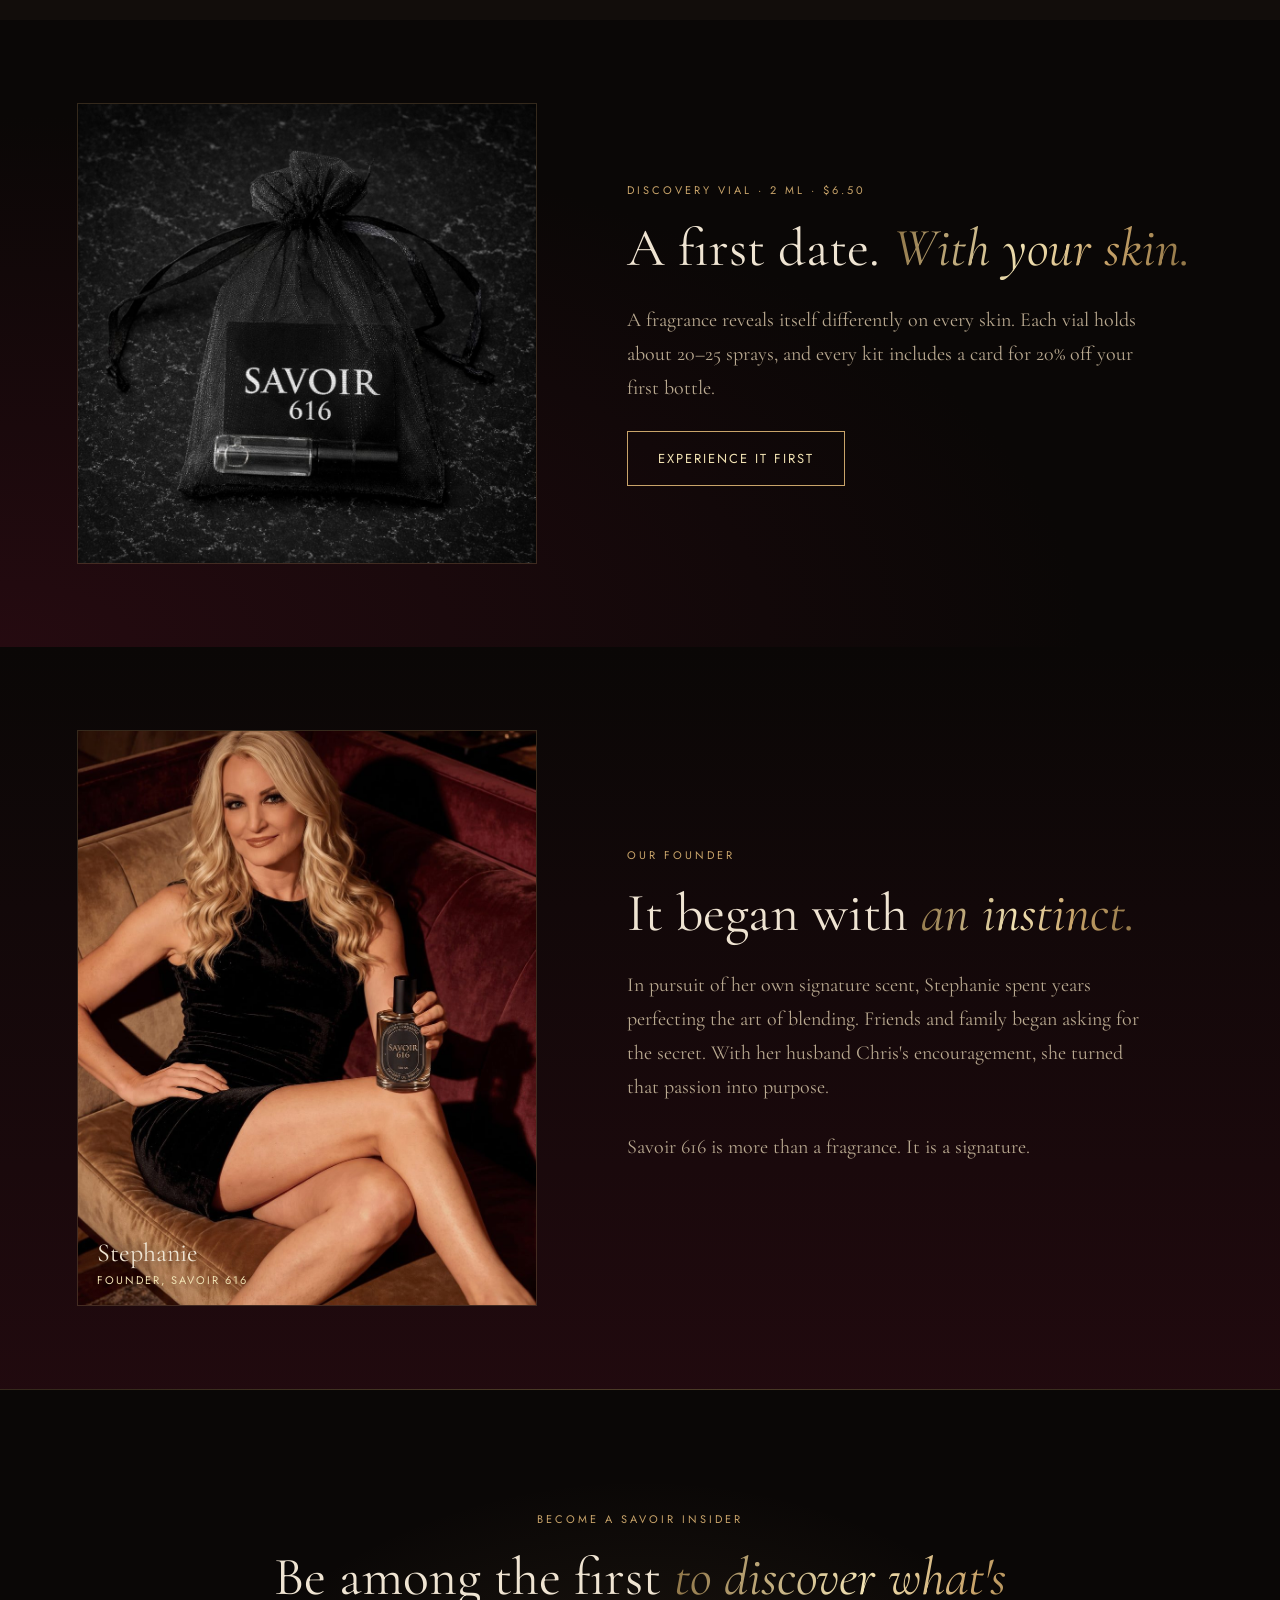
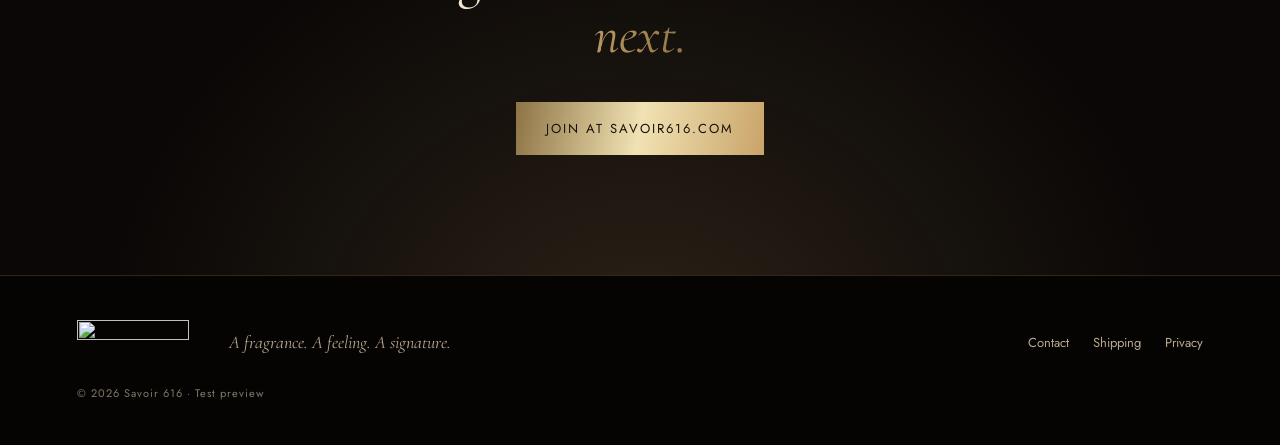
==== commit f15f7598: "Remove Discovery Vial from the rolling banner" ====
--- a/index.html
+++ b/index.html
@@ -42,10 +42,10 @@
 
   <div class="ticker" aria-hidden="true">
     <div class="ticker-track">
-      <span>Extrait de Parfum</span><span>Body Cream</span><span>Lotion Candle</span><span>Discovery Vial</span>
-      <span>Extrait de Parfum</span><span>Body Cream</span><span>Lotion Candle</span><span>Discovery Vial</span>
-      <span>Extrait de Parfum</span><span>Body Cream</span><span>Lotion Candle</span><span>Discovery Vial</span>
-      <span>Extrait de Parfum</span><span>Body Cream</span><span>Lotion Candle</span><span>Discovery Vial</span>
+      <span>Extrait de Parfum</span><span>Body Cream</span><span>Lotion Candle</span>
+      <span>Extrait de Parfum</span><span>Body Cream</span><span>Lotion Candle</span>
+      <span>Extrait de Parfum</span><span>Body Cream</span><span>Lotion Candle</span>
+      <span>Extrait de Parfum</span><span>Body Cream</span><span>Lotion Candle</span>
     </div>
   </div>
 
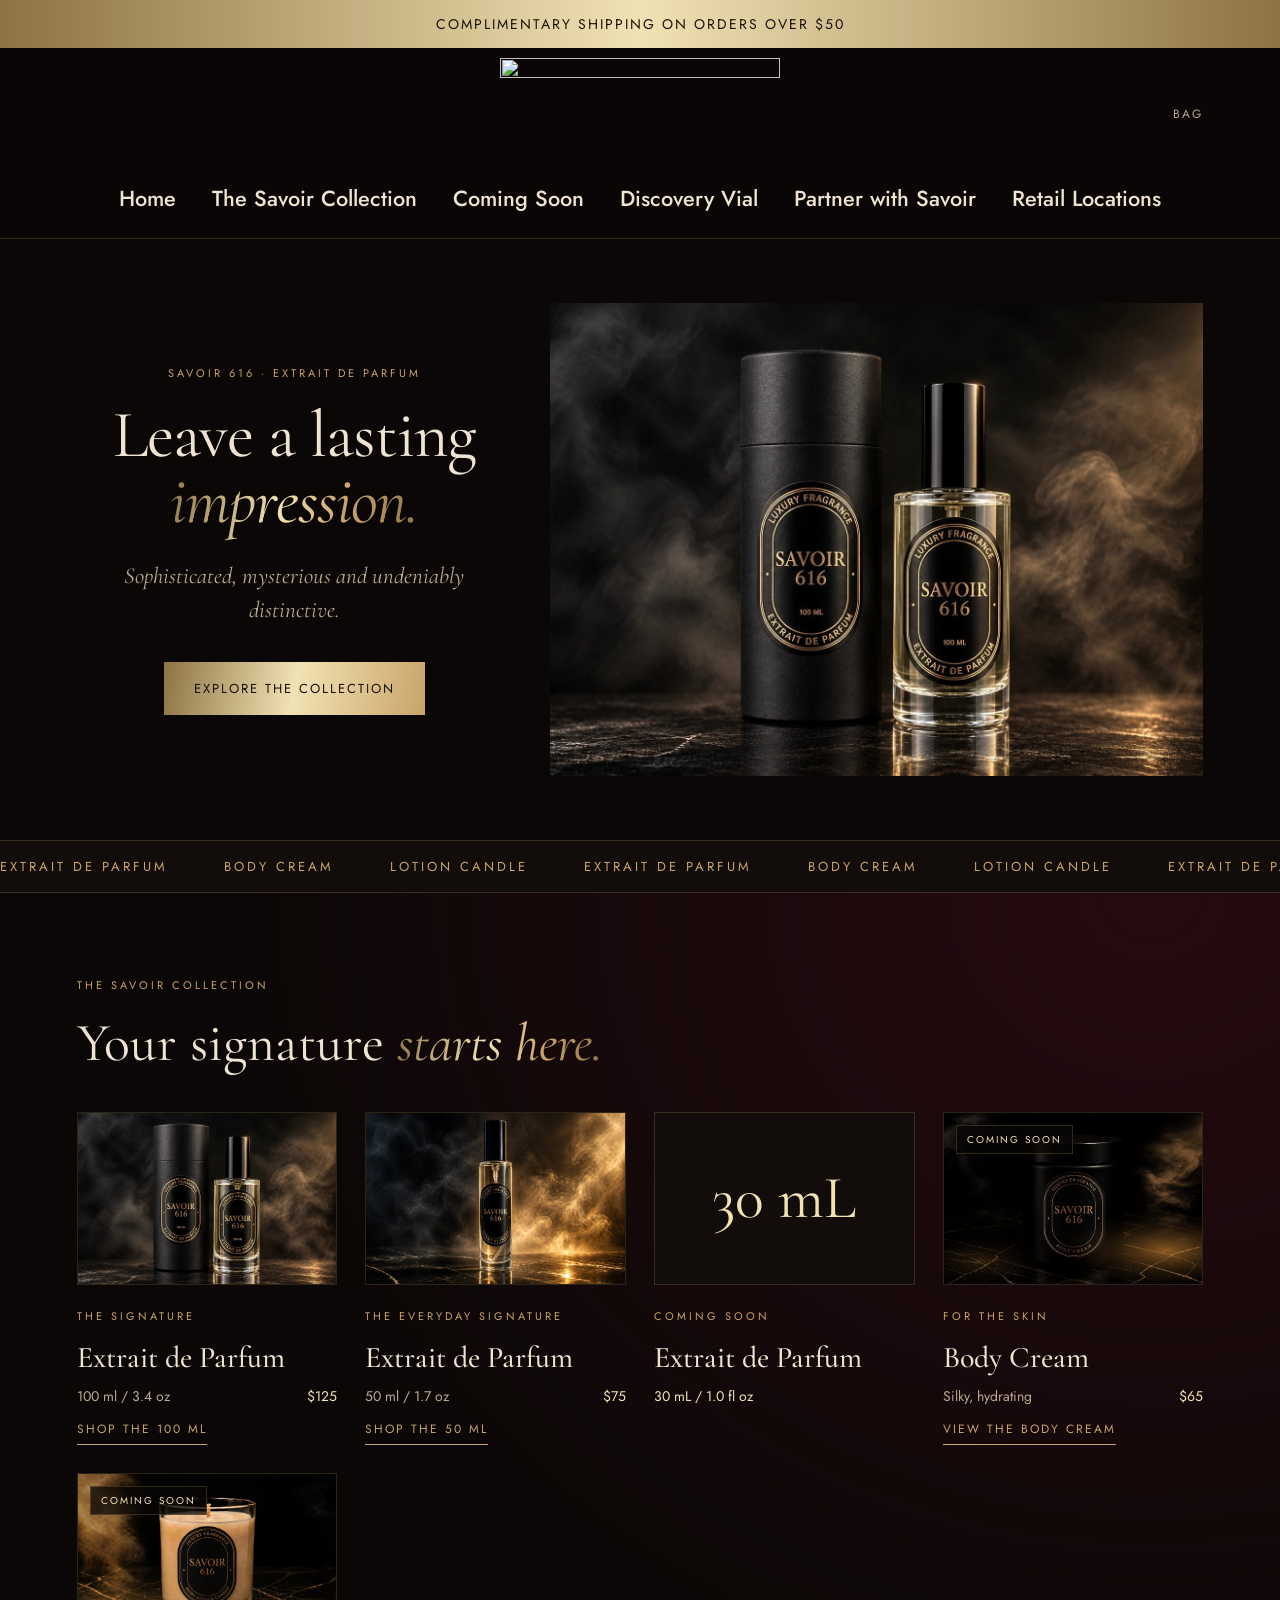
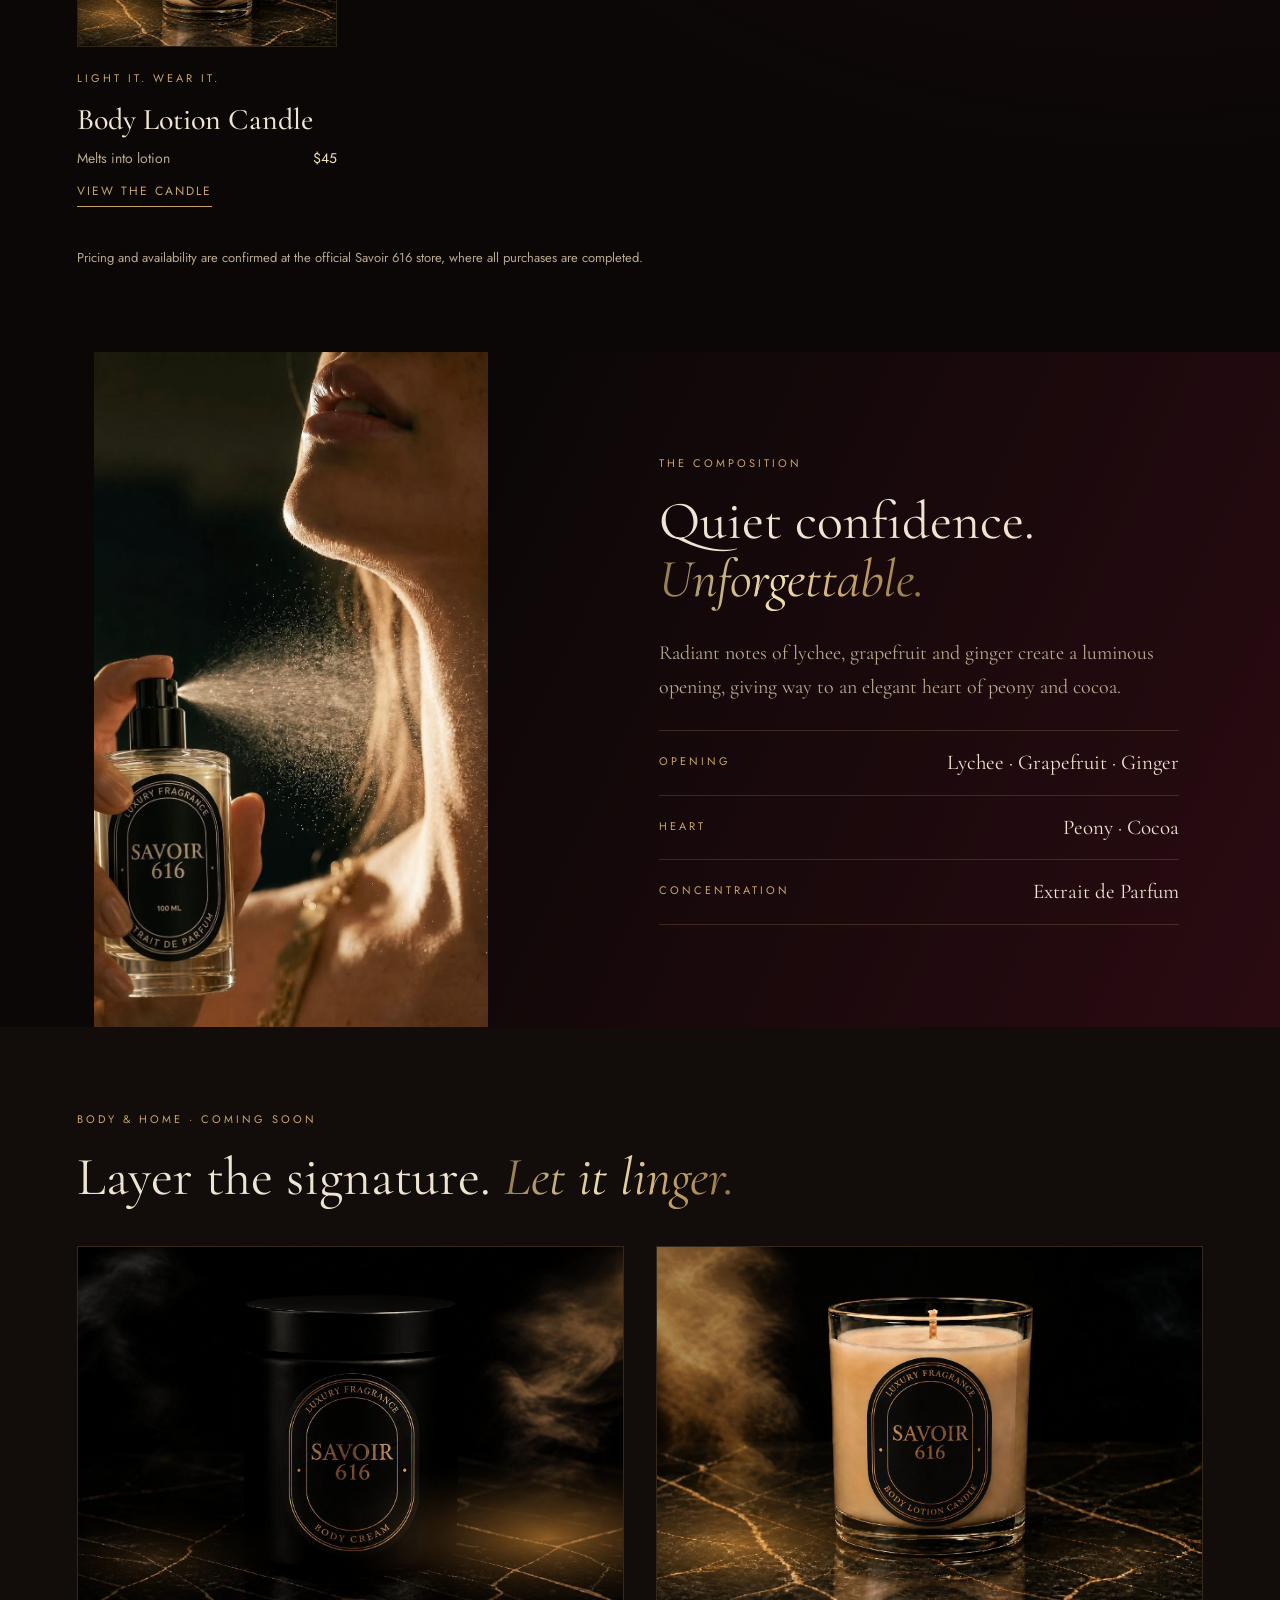
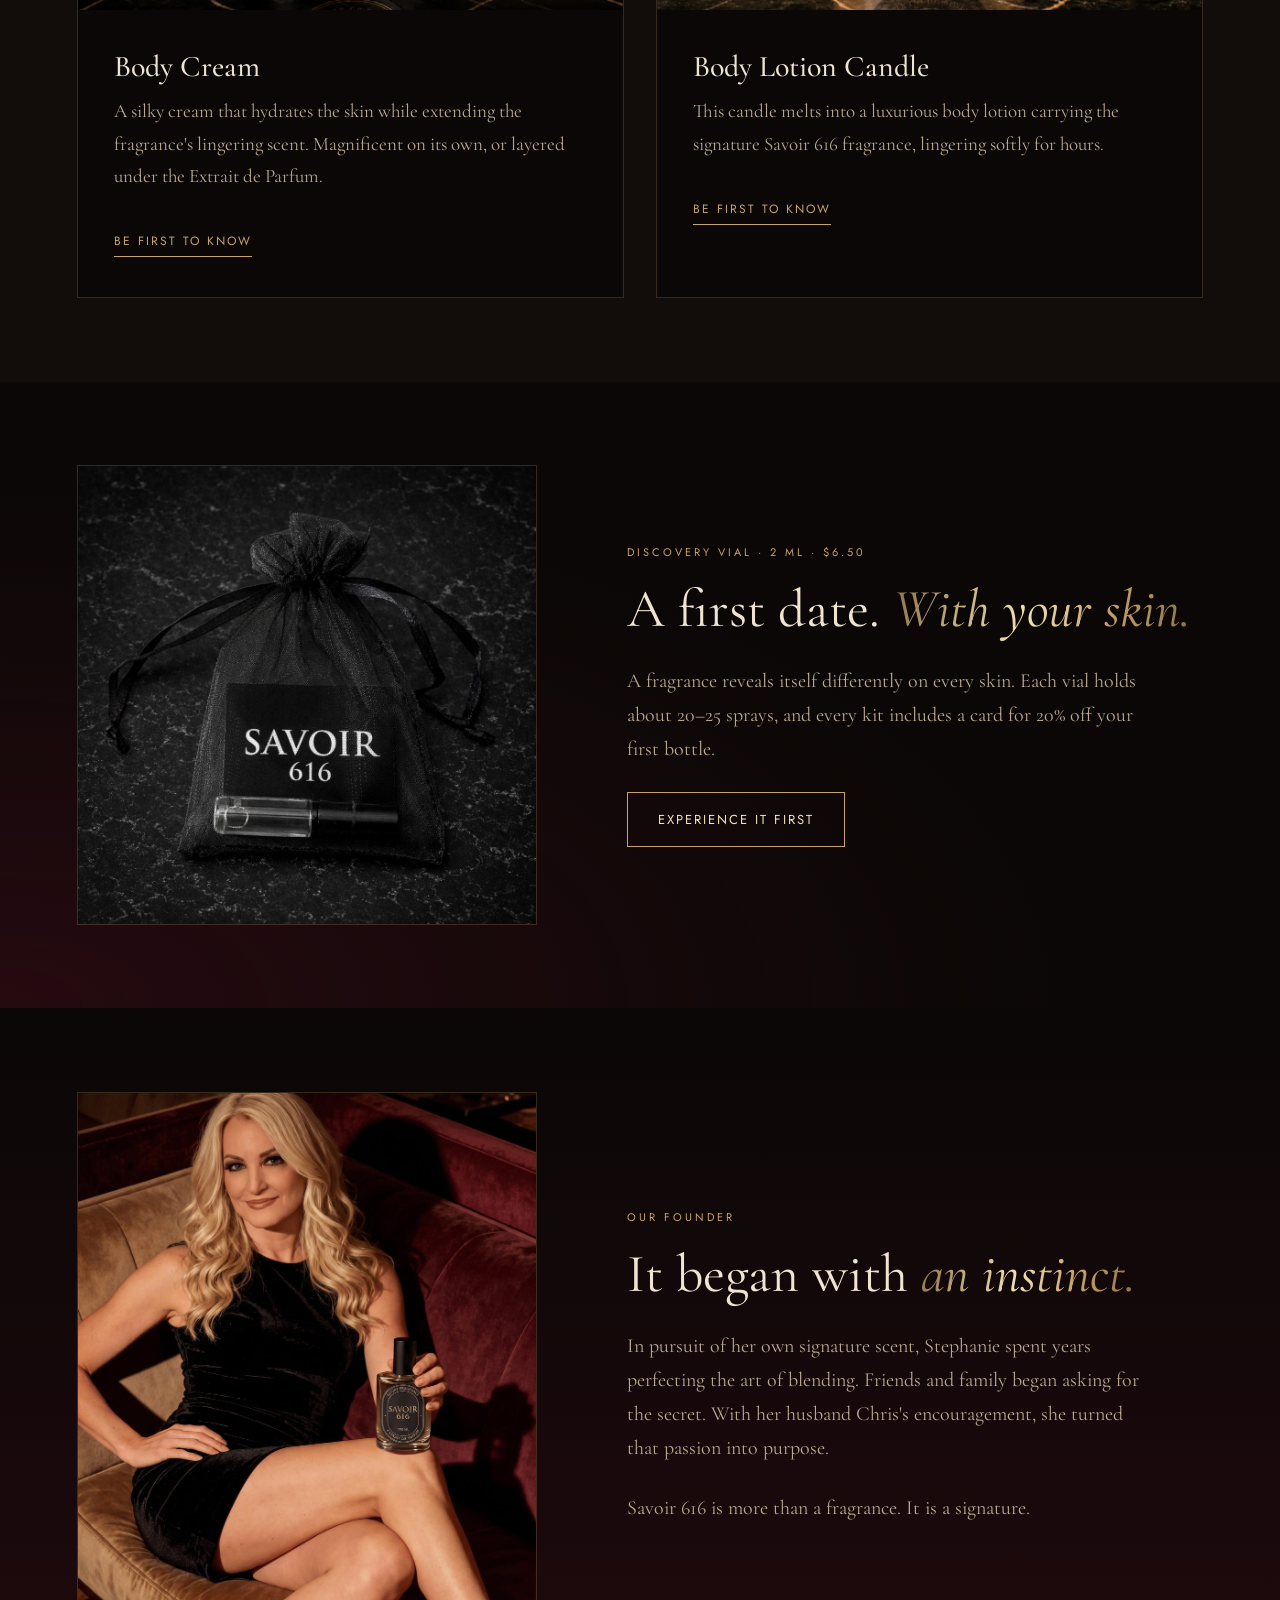
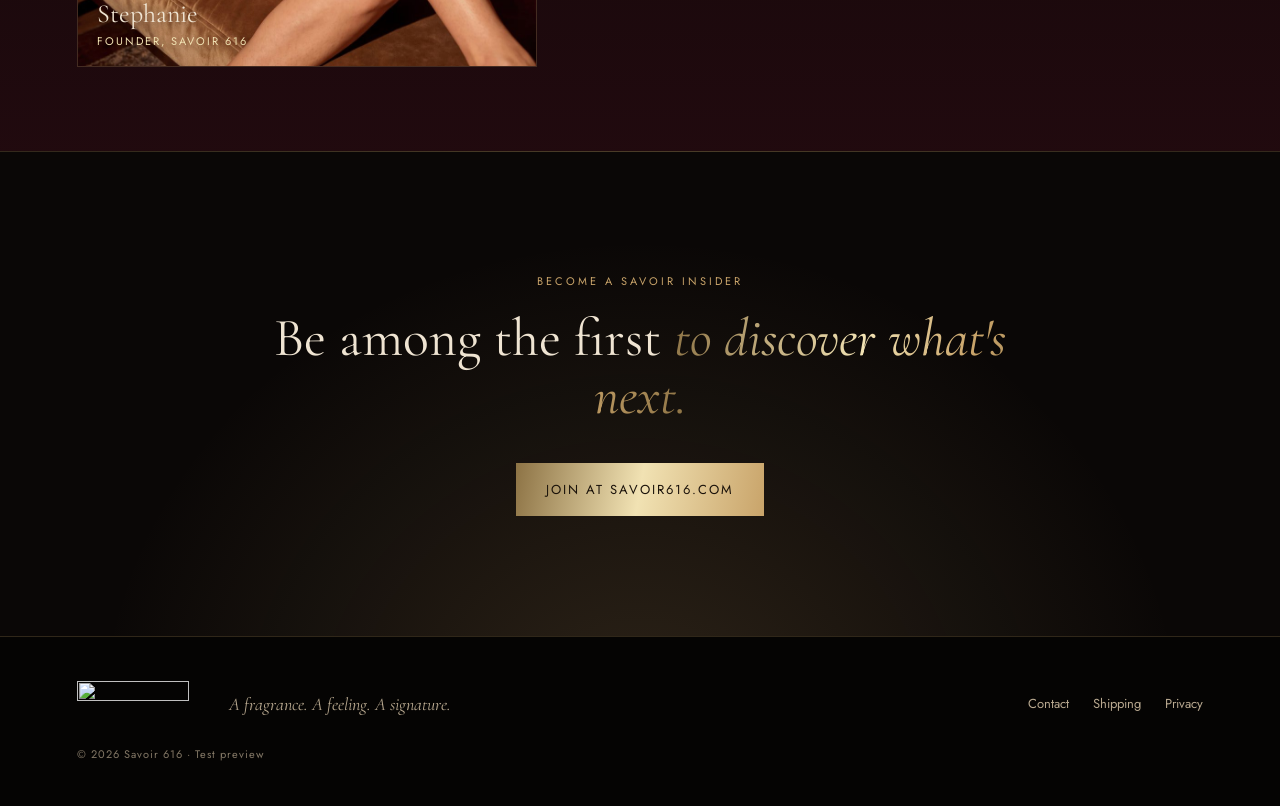
==== commit 094fc1f8: "Add the 30 mL Extrait de Parfum to the preview lineup" ====
--- a/index.html
+++ b/index.html
@@ -72,6 +72,12 @@
         <h3>Extrait de Parfum</h3>
         <p class="meta"><span>50 ml / 1.7 oz</span><span>$75</span></p>
         <a class="text-link" href="https://savoir616.com/products/extrait-de-parfum-1-7-ounce-50ml">Shop the 50 ml</a>
+      </article>
+      <article class="product">
+        <div class="product-photo" aria-hidden="true" style="display:grid;place-items:center;background:var(--ink-2);color:var(--gold-hi);font-size:clamp(34px,5vw,60px)">30 mL</div>
+        <p class="eyebrow">Coming soon</p>
+        <h3>Extrait de Parfum</h3>
+        <p class="meta"><span>30 mL / 1.0 fl oz</span></p>
       </article>
       <article class="product">
         <a class="product-photo" href="https://savoir616.com/products/body-cream">
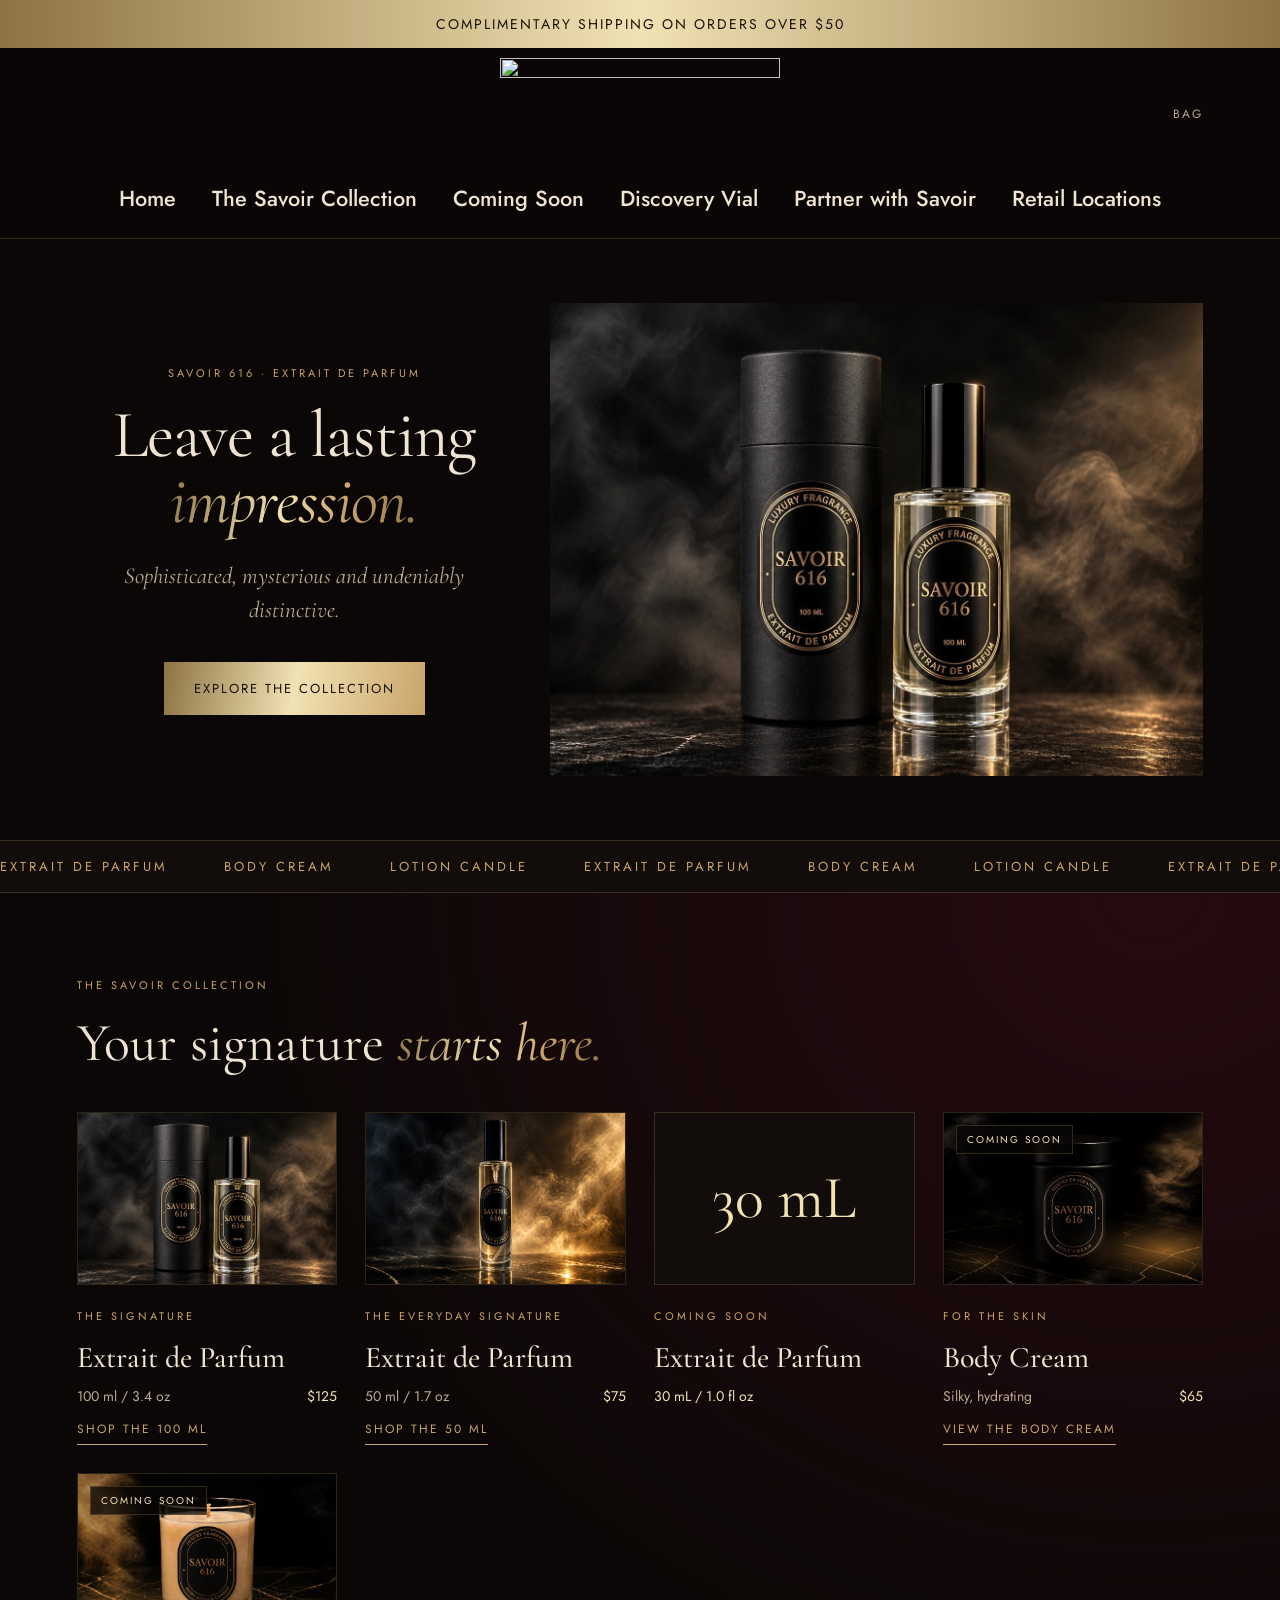
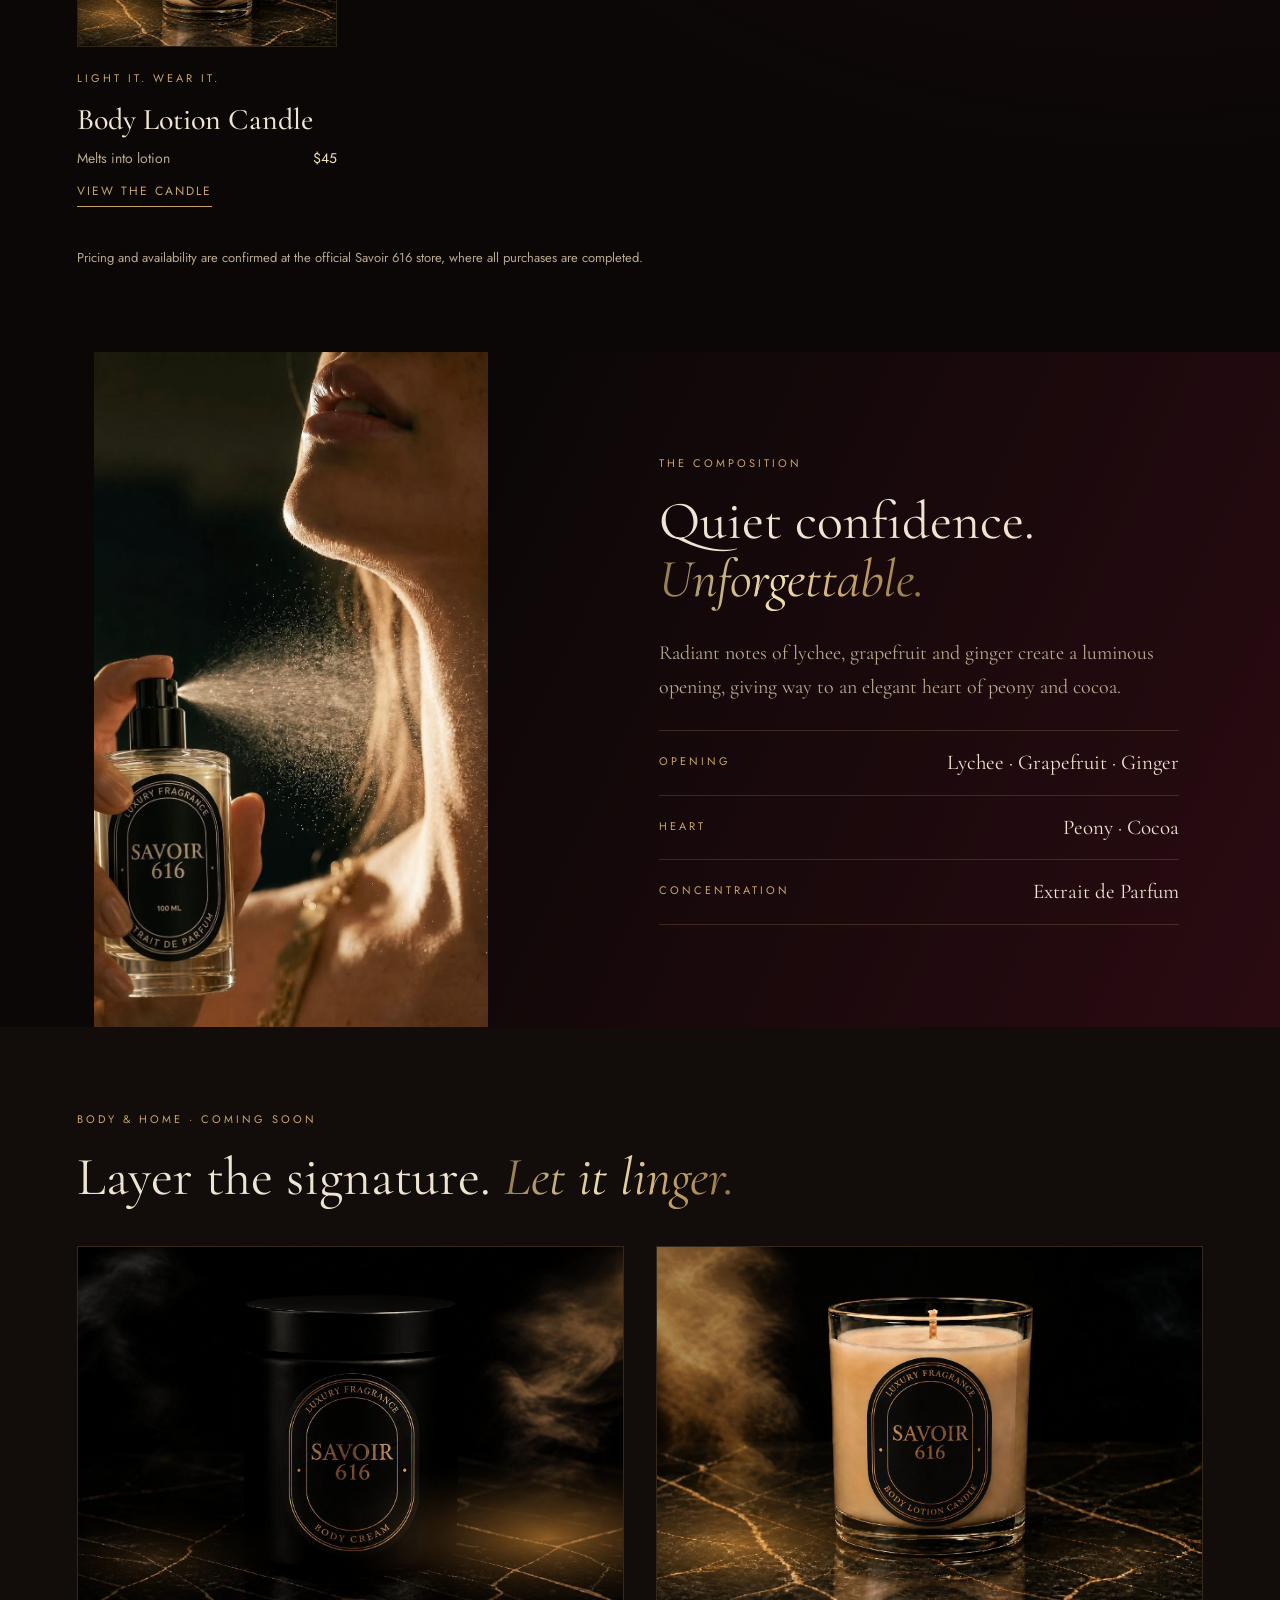
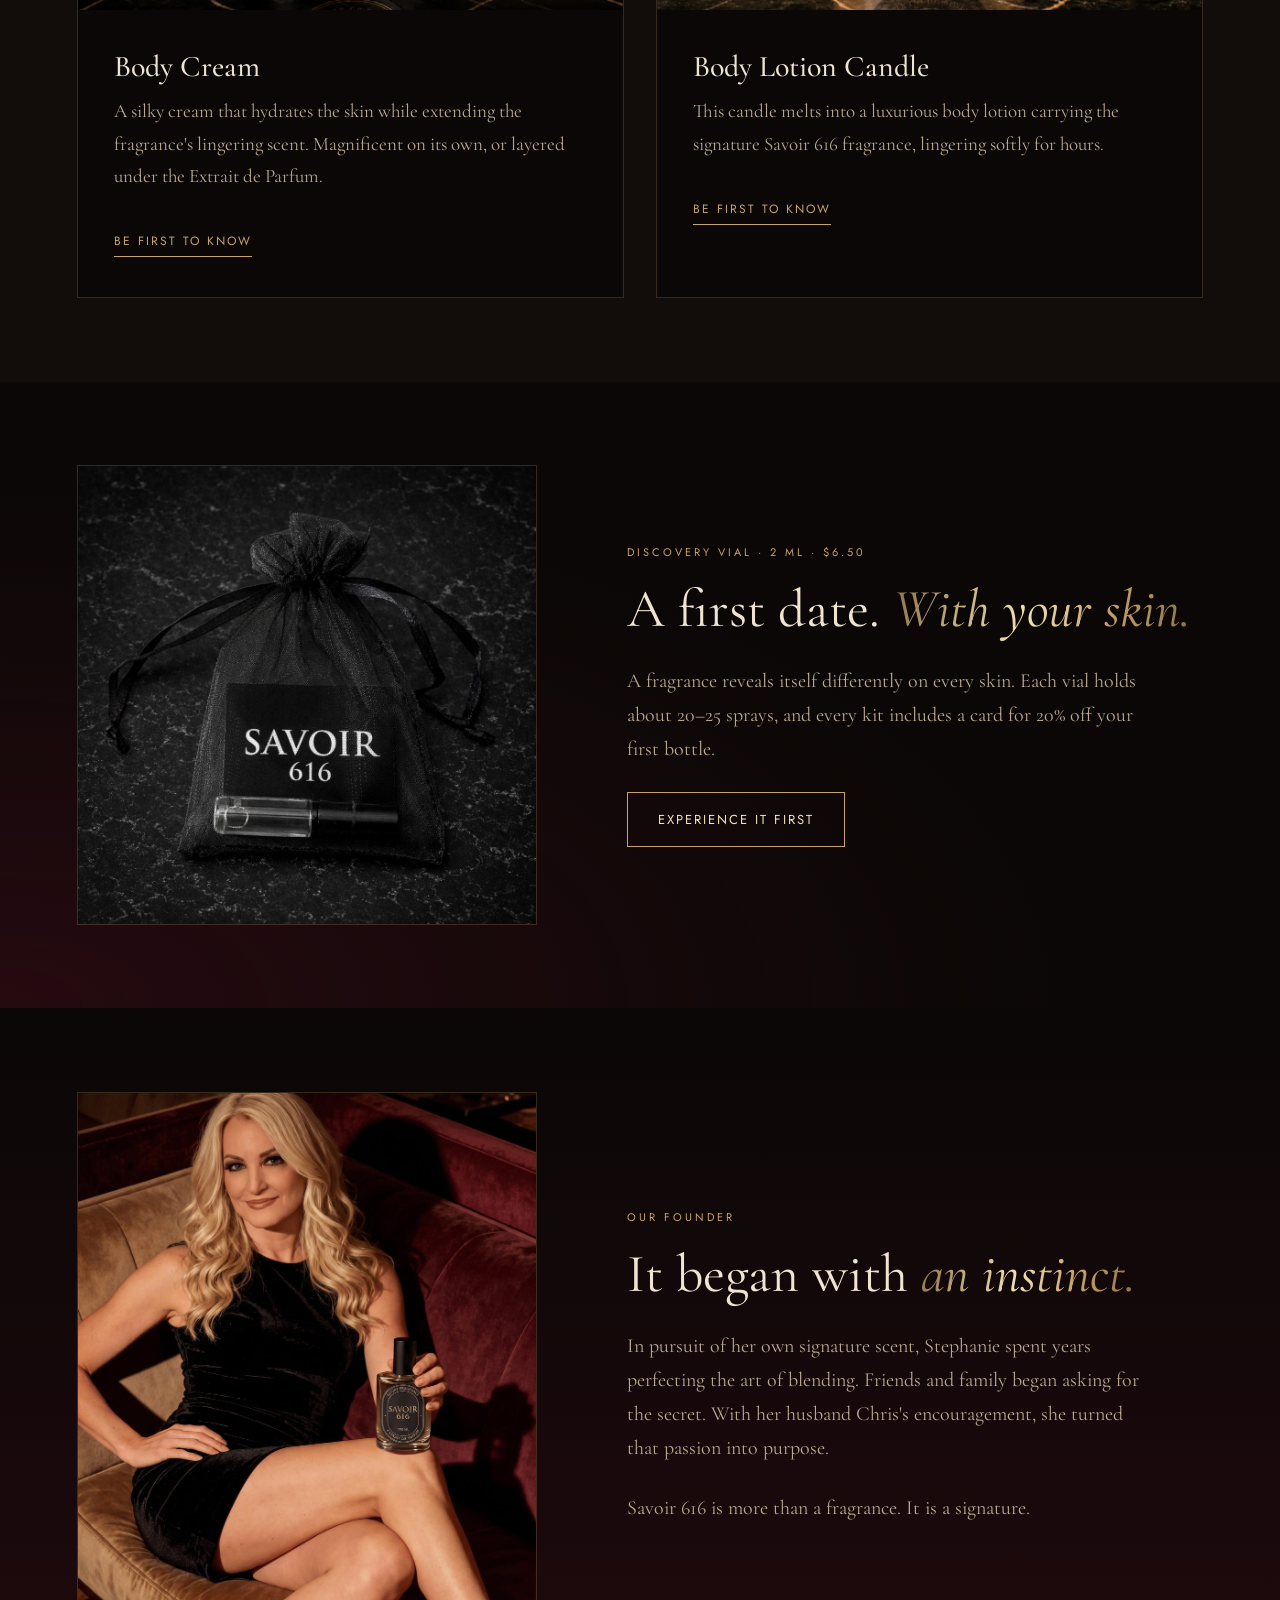
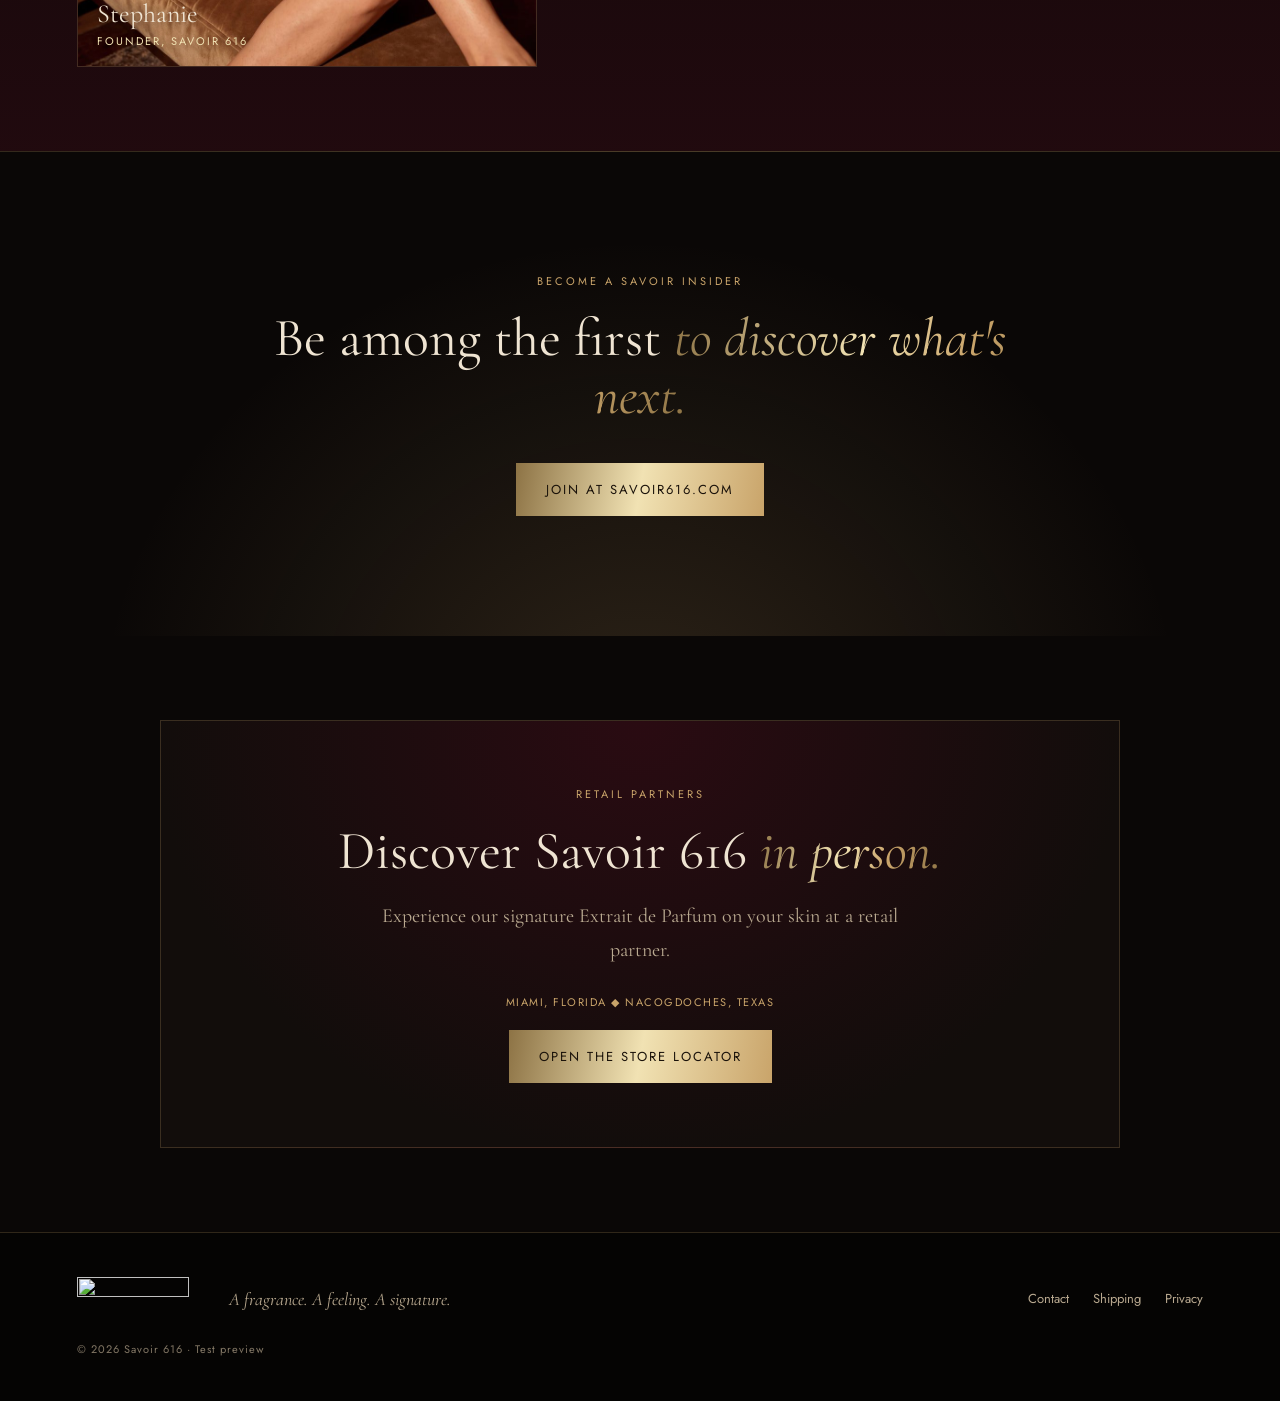
==== commit 1ed10173: "Add a styled retail partner section and retain the Shopify locator" ====
--- a/index.html
+++ b/index.html
@@ -24,7 +24,7 @@
     <a href="#layer">Coming Soon</a>
     <a href="#discovery">Discovery Vial</a>
     <a href="https://www.savoir616.com/pages/contact">Partner with Savoir</a>
-    <a href="https://www.savoir616.com/pages/retail-partner-locations">Retail Locations</a>
+    <a href="#retail">Retail Locations</a>
   </nav>
   <a class="bag" href="https://savoir616.com/cart">Bag</a>
 </header>
@@ -174,6 +174,16 @@
     <h2>Be among the first <em>to discover what's next.</em></h2>
     <a class="button" href="https://savoir616.com/">Join at savoir616.com</a>
   </section>
+  <section class="section" id="retail" aria-labelledby="retail-heading">
+    <div style="max-width:960px;margin:auto;padding:clamp(24px,5vw,64px);border:1px solid var(--line);background:radial-gradient(ellipse at top,var(--wine),var(--ink-2) 72%);text-align:center">
+      <p class="eyebrow">Retail partners</p>
+      <h2 id="retail-heading">Discover Savoir 616 <em>in person.</em></h2>
+      <p class="body" style="margin:18px auto 26px">Experience our signature Extrait de Parfum on your skin at a retail partner.</p>
+      <p class="eyebrow" style="letter-spacing:1.5px">Miami, Florida <span aria-hidden="true">◆</span> Nacogdoches, Texas</p>
+      <a class="button" href="https://www.savoir616.com/pages/retail-partner-locations">Open the store locator</a>
+    </div>
+  </section>
+
 </main>
 
 <footer class="site-footer">
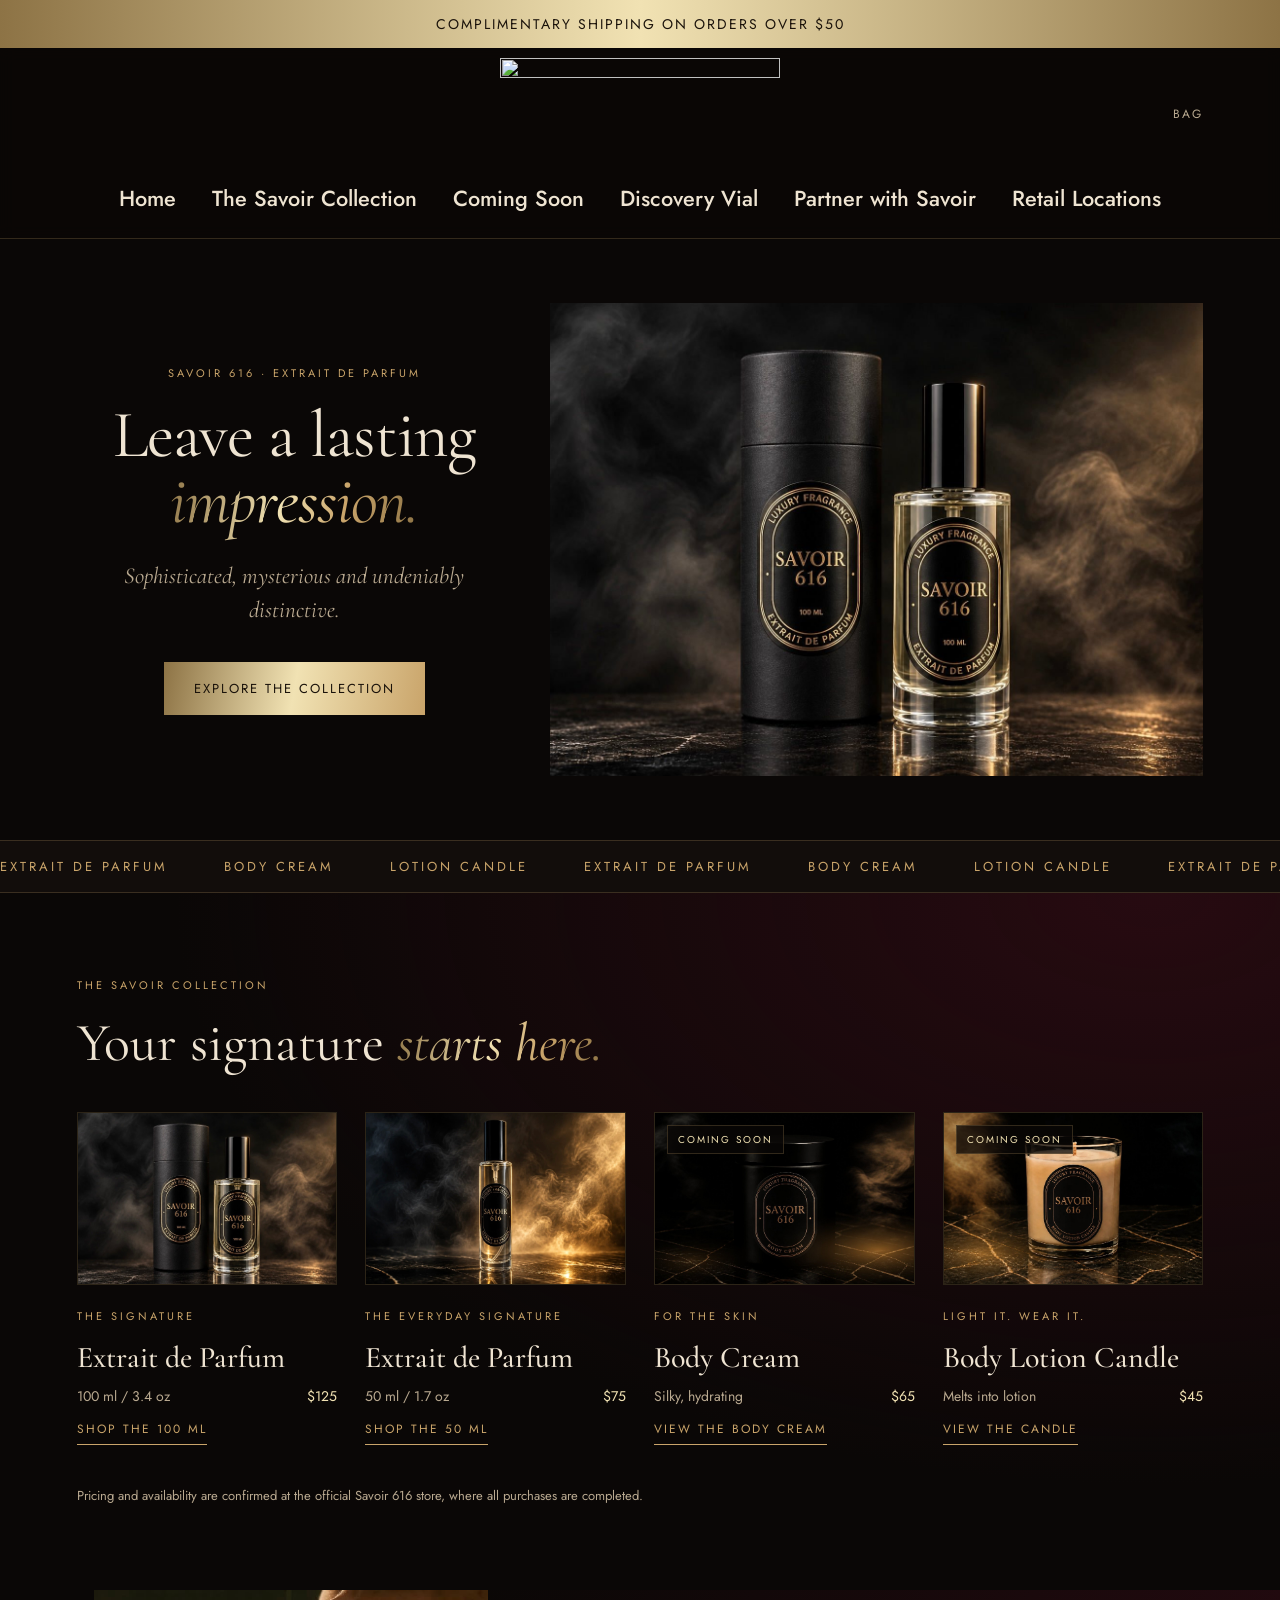
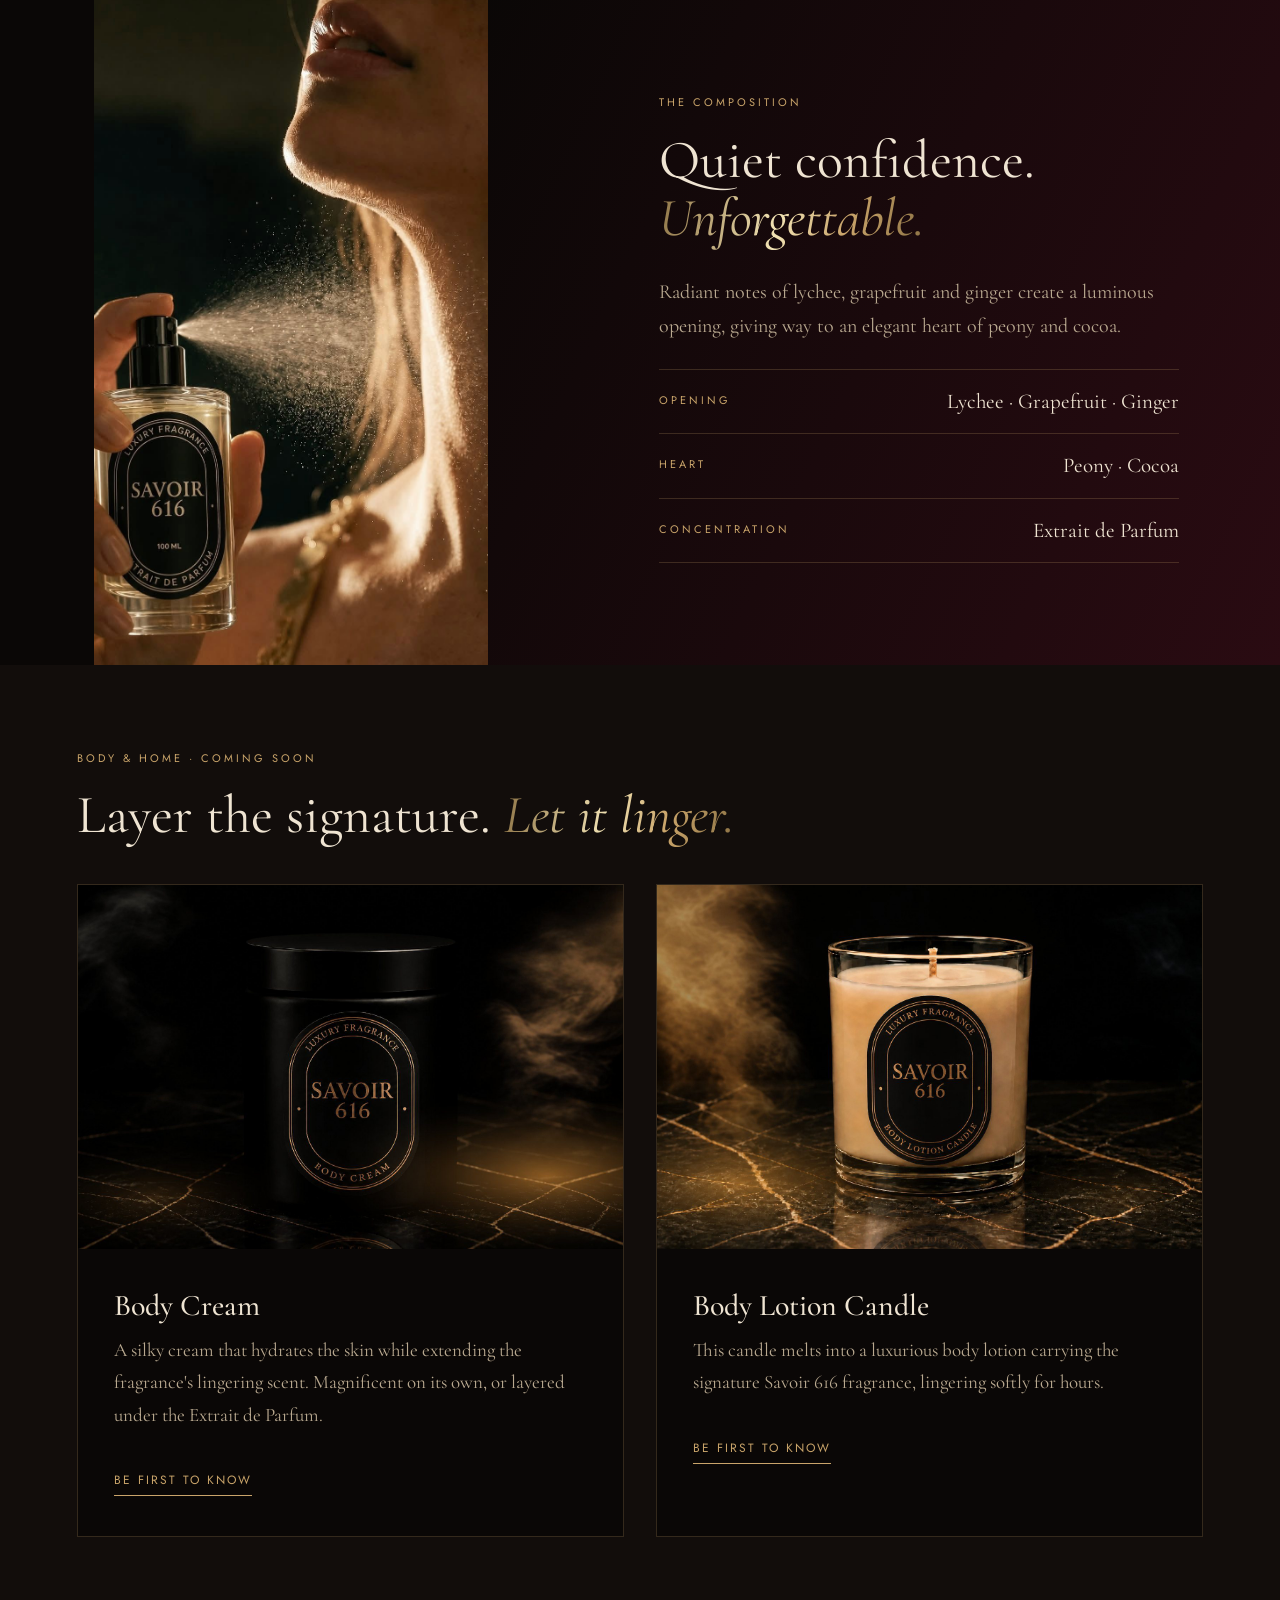
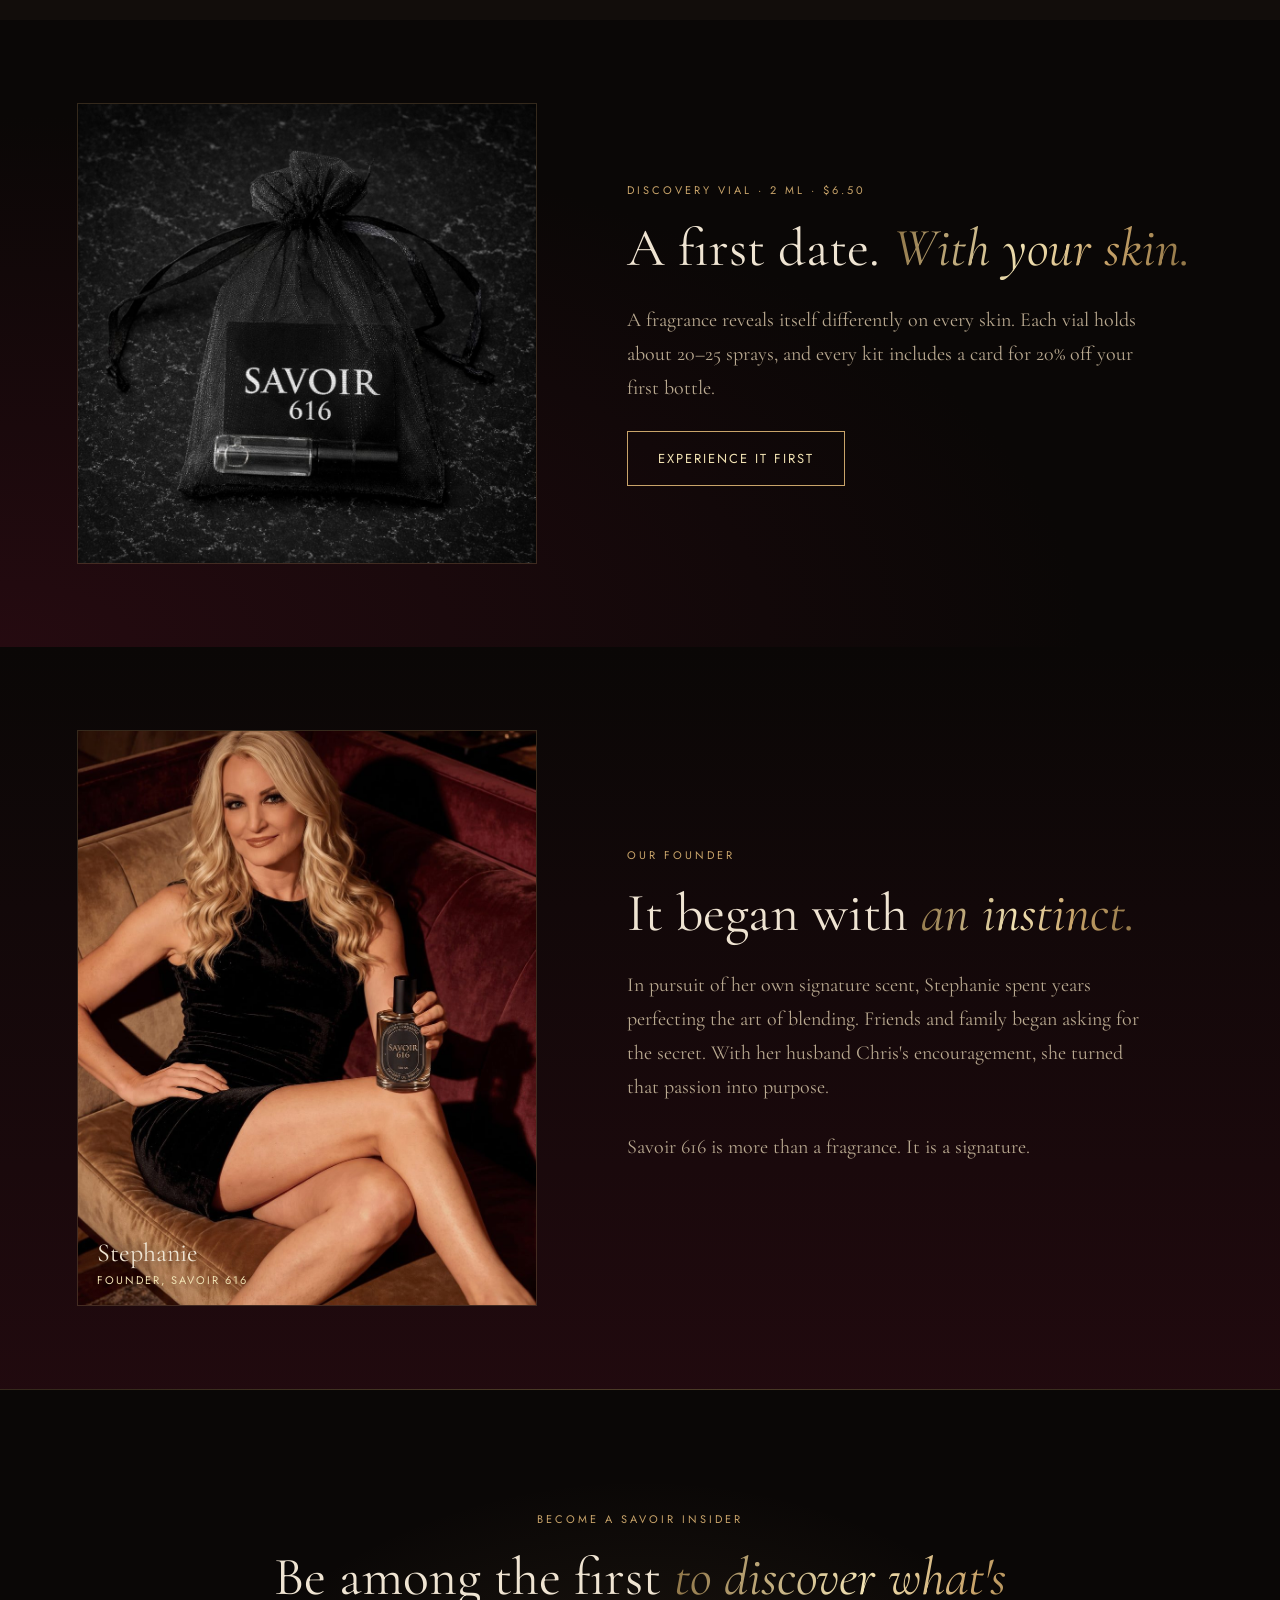
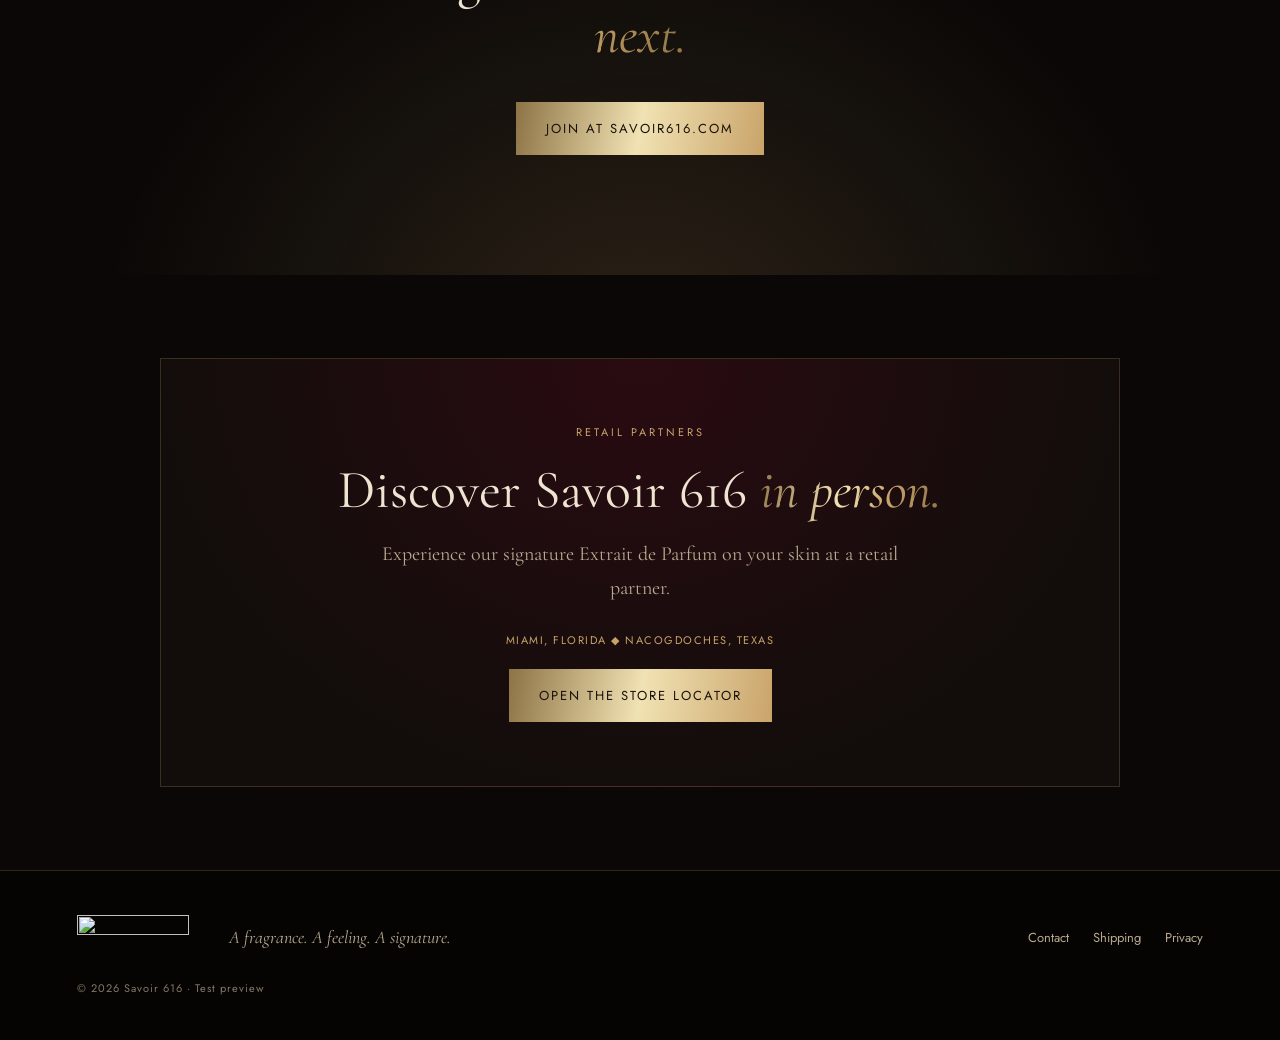
==== commit a1a08173: "Add a styled retail partner section and retain the Shopify locator" ====
--- a/index.html
+++ b/index.html
@@ -72,12 +72,6 @@
         <h3>Extrait de Parfum</h3>
         <p class="meta"><span>50 ml / 1.7 oz</span><span>$75</span></p>
         <a class="text-link" href="https://savoir616.com/products/extrait-de-parfum-1-7-ounce-50ml">Shop the 50 ml</a>
-      </article>
-      <article class="product">
-        <div class="product-photo" aria-hidden="true" style="display:grid;place-items:center;background:var(--ink-2);color:var(--gold-hi);font-size:clamp(34px,5vw,60px)">30 mL</div>
-        <p class="eyebrow">Coming soon</p>
-        <h3>Extrait de Parfum</h3>
-        <p class="meta"><span>30 mL / 1.0 fl oz</span></p>
       </article>
       <article class="product">
         <a class="product-photo" href="https://savoir616.com/products/body-cream">
